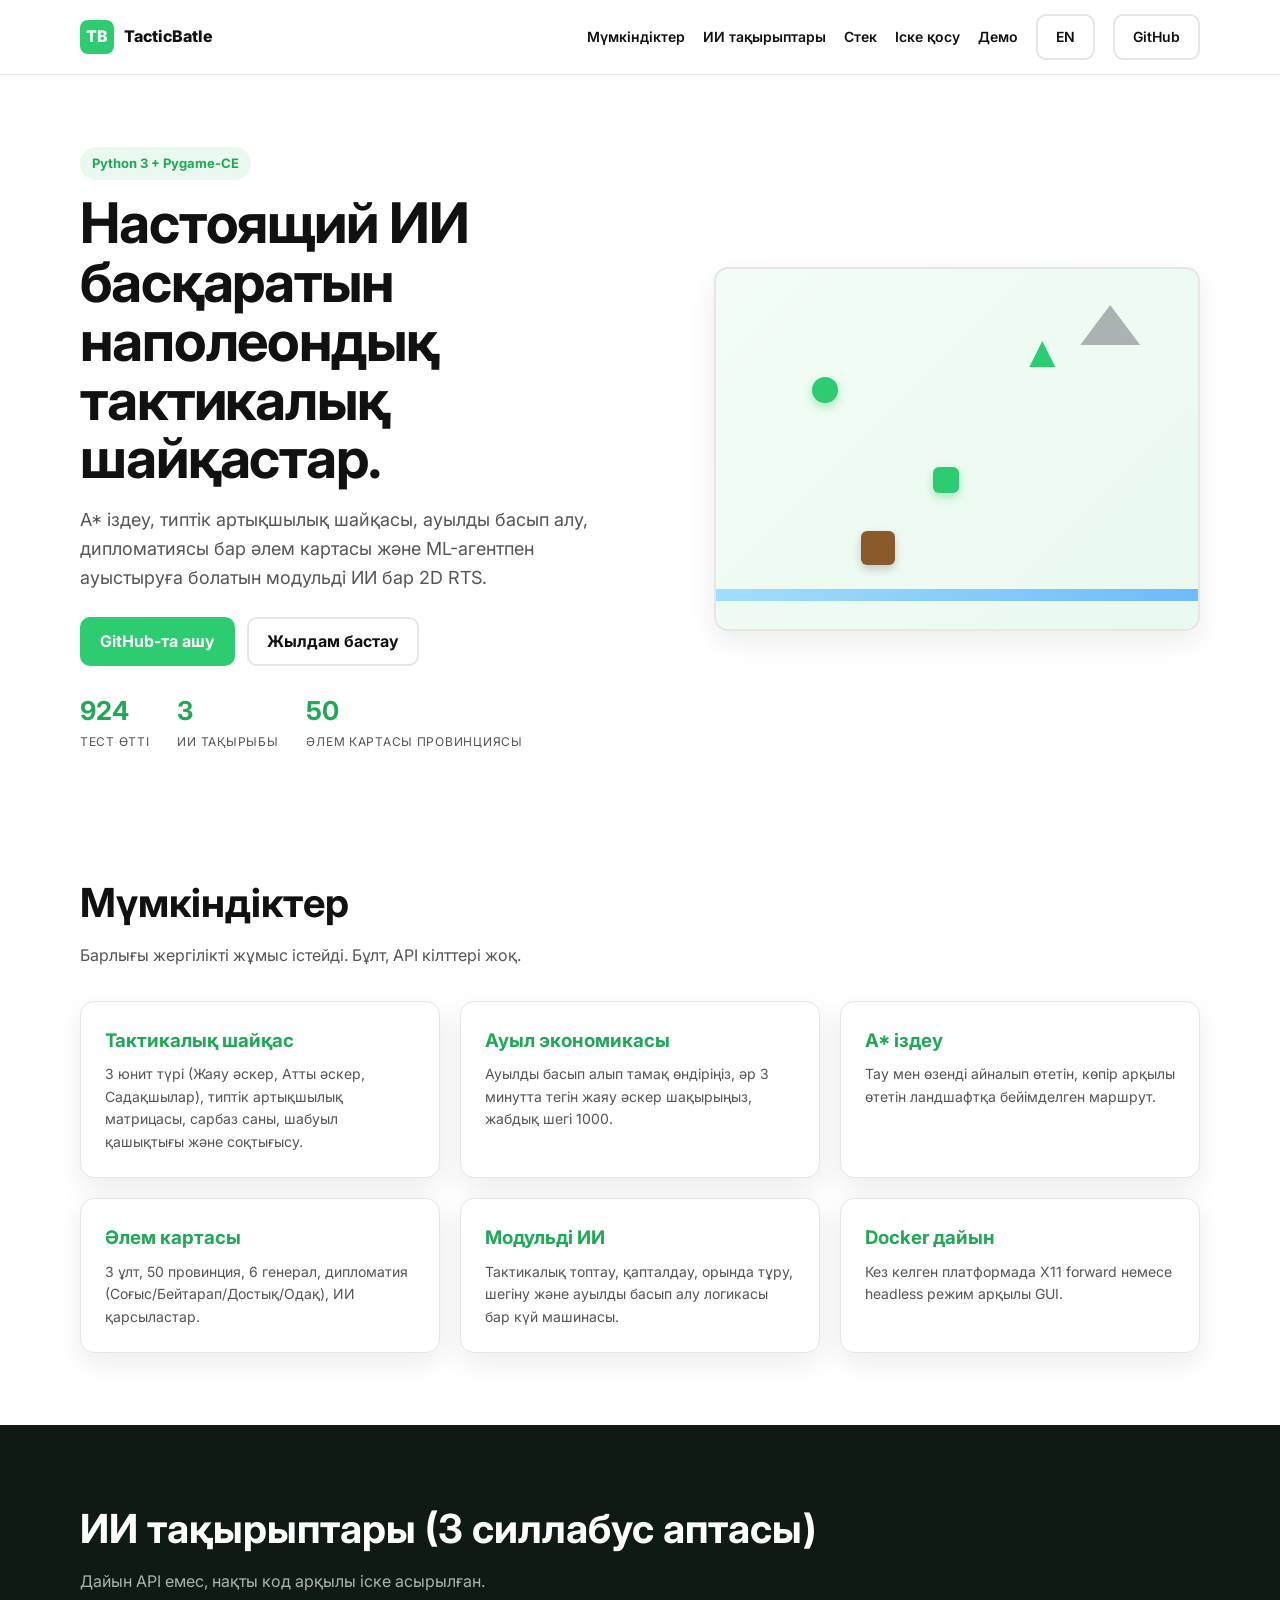
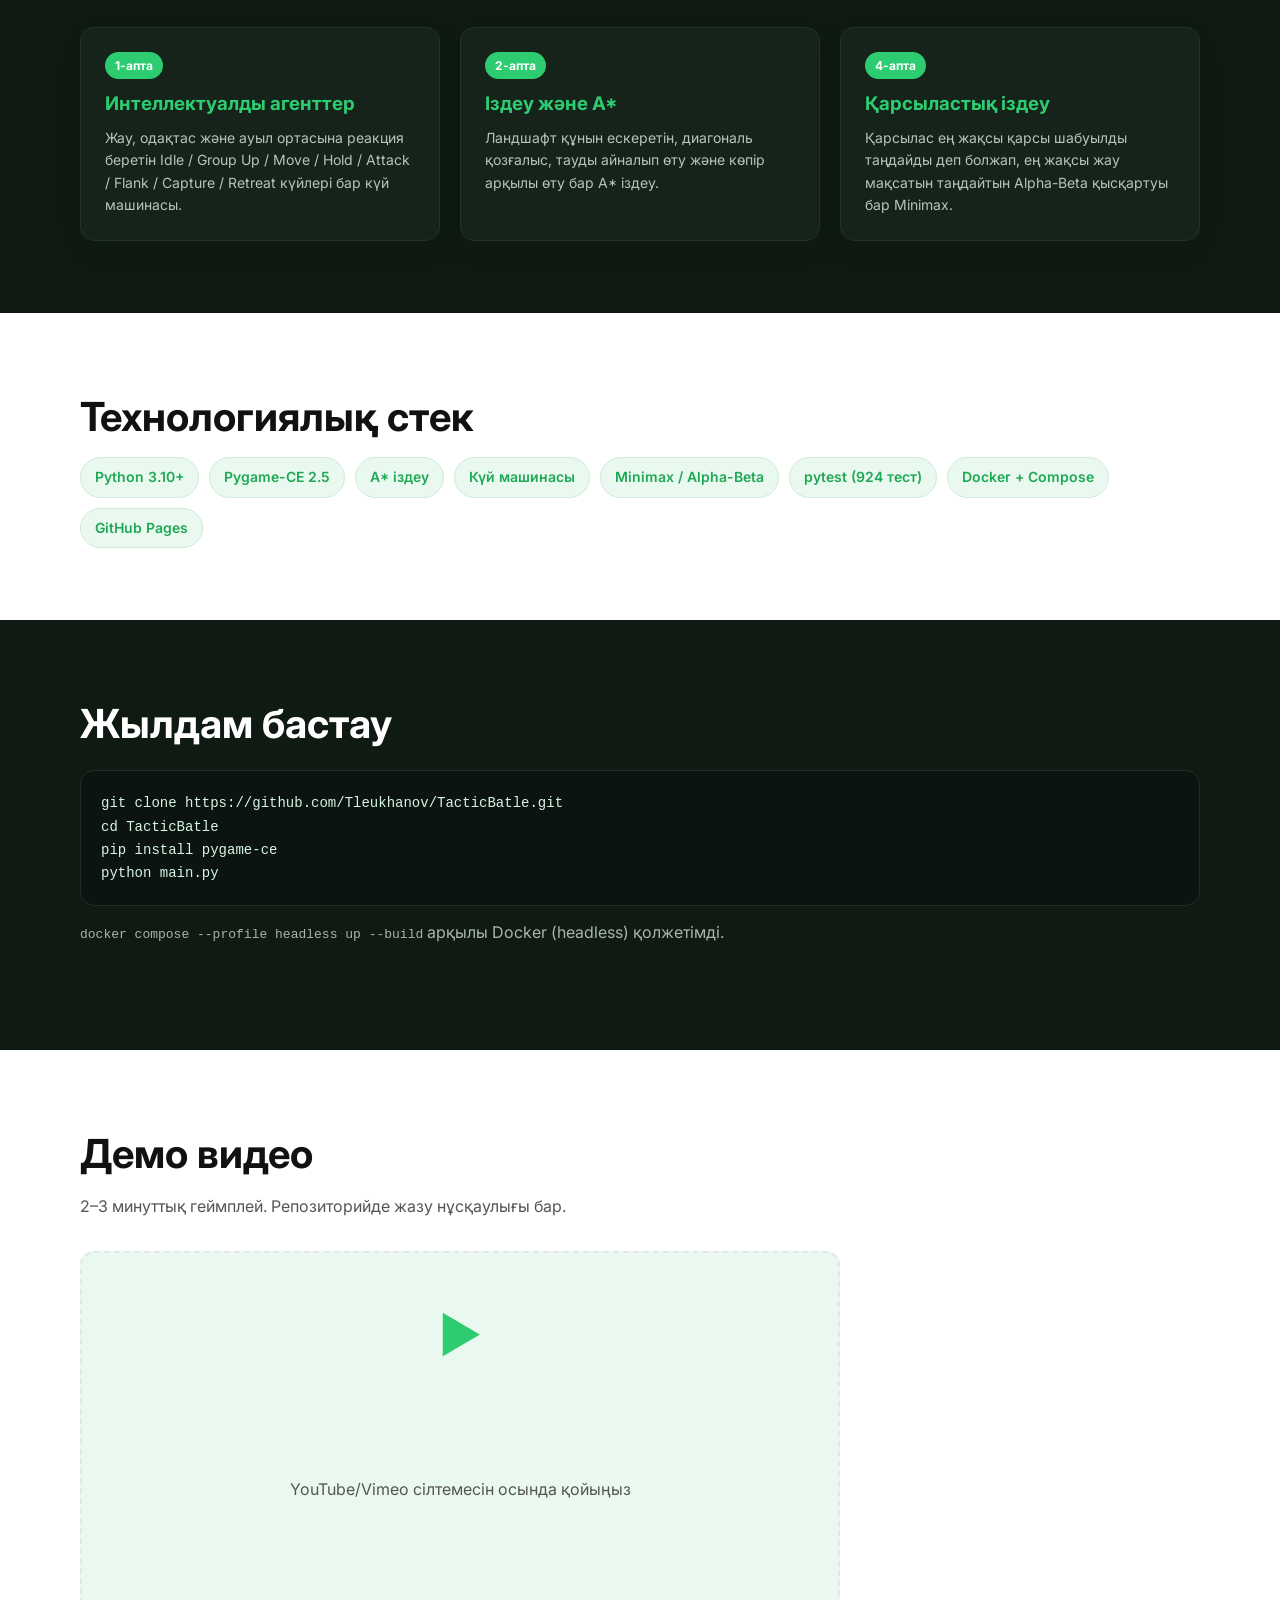
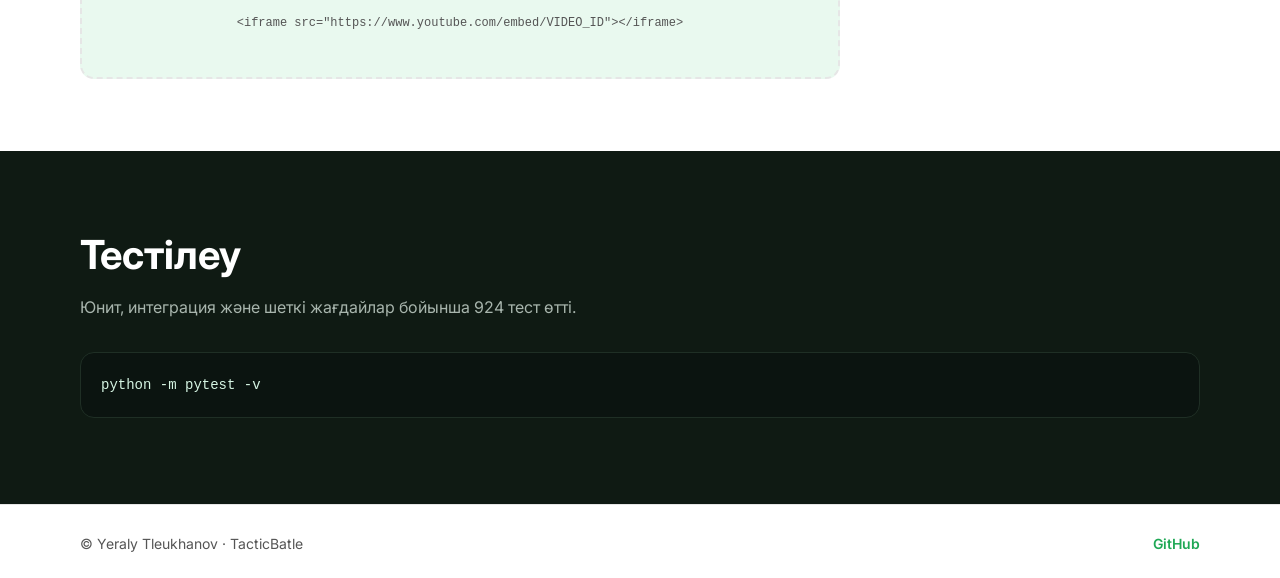
==== docs/index.kz.html @ e8ddf992 "feat(site): add Kazakh language version of landing page" ====
<!DOCTYPE html>
<html lang="kk">
<head>
  <meta charset="utf-8" />
  <meta name="viewport" content="width=device-width, initial-scale=1" />
  <title>TacticBatle — Наполеондық тактикалық шайқас симуляторы</title>
  <meta name="description" content="TacticBatle: A* іздеу, типтік артықшылық шайқасы, ауылды басып алу, дипломатиясы бар әлем картасы, модульді ИИ. Python 3 + Pygame." />
  <link rel="preconnect" href="https://fonts.googleapis.com">
  <link rel="preconnect" href="https://fonts.gstatic.com" crossorigin>
  <link href="https://fonts.googleapis.com/css2?family=Inter:wght@400;600;800&family=JetBrains+Mono:wght@400;600&display=swap" rel="stylesheet">
  <link rel="stylesheet" href="style.css" />
</head>
<body>
  <header class="topbar">
    <div class="container topbar__inner">
      <a class="brand" href="#top">
        <span class="brand__mark">TB</span>
        <span class="brand__name">TacticBatle</span>
      </a>
      <nav class="nav">
        <a href="#features">Мүмкіндіктер</a>
        <a href="#ai">ИИ тақырыптары</a>
        <a href="#stack">Стек</a>
        <a href="#run">Іске қосу</a>
        <a href="#demo">Демо</a>
        <a class="btn btn--ghost" href="index.html">EN</a>
        <a class="btn btn--ghost" href="https://github.com/Tleukhanov/TacticBatle" target="_blank" rel="noopener">GitHub</a>
      </nav>
    </div>
  </header>

  <main id="top">
    <section class="hero">
      <div class="container hero__inner">
        <div class="hero__text">
          <span class="eyebrow">Python 3 + Pygame-CE</span>
          <h1>Настоящий ИИ басқаратын<br/>наполеондық тактикалық шайқастар.</h1>
          <p class="lead">
            A* іздеу, типтік артықшылық шайқасы, ауылды басып алу, дипломатиясы бар
            әлем картасы және ML-агентпен ауыстыруға болатын модульді ИИ бар 2D RTS.
          </p>
          <div class="hero__cta">
            <a class="btn btn--primary" href="https://github.com/Tleukhanov/TacticBatle" target="_blank" rel="noopener">GitHub-та ашу</a>
            <a class="btn btn--secondary" href="#run">Жылдам бастау</a>
          </div>
          <div class="hero__stats">
            <div><strong>924</strong><span>тест өтті</span></div>
            <div><strong>3</strong><span>ИИ тақырыбы</span></div>
            <div><strong>50</strong><span>әлем картасы провинциясы</span></div>
          </div>
        </div>
        <div class="hero__visual" aria-hidden="true">
          <div class="battlefield">
            <div class="unit unit--infantry"></div>
            <div class="unit unit--cavalry"></div>
            <div class="unit unit--archer"></div>
            <div class="village"></div>
            <div class="mountain"></div>
            <div class="river"></div>
          </div>
        </div>
      </div>
    </section>

    <section id="features" class="section">
      <div class="container">
        <h2 class="section__title">Мүмкіндіктер</h2>
        <p class="section__sub">Барлығы жергілікті жұмыс істейді. Бұлт, API кілттері жоқ.</p>
        <div class="grid grid--3">
          <article class="card">
            <h3>Тактикалық шайқас</h3>
            <p>3 юнит түрі (Жаяу әскер, Атты әскер, Садақшылар), типтік артықшылық матрицасы, сарбаз саны, шабуыл қашықтығы және соқтығысу.</p>
          </article>
          <article class="card">
            <h3>Ауыл экономикасы</h3>
            <p>Ауылды басып алып тамақ өндіріңіз, әр 3 минутта тегін жаяу әскер шақырыңыз, жабдық шегі 1000.</p>
          </article>
          <article class="card">
            <h3>A* іздеу</h3>
            <p>Тау мен өзенді айналып өтетін, көпір арқылы өтетін ландшафтқа бейімделген маршрут.</p>
          </article>
          <article class="card">
            <h3>Әлем картасы</h3>
            <p>3 ұлт, 50 провинция, 6 генерал, дипломатия (Соғыс/Бейтарап/Достық/Одақ), ИИ қарсыластар.</p>
          </article>
          <article class="card">
            <h3>Модульді ИИ</h3>
            <p>Тактикалық топтау, қапталдау, орында тұру, шегіну және ауылды басып алу логикасы бар күй машинасы.</p>
          </article>
          <article class="card">
            <h3>Docker дайын</h3>
            <p>Кез келген платформада X11 forward немесе headless режим арқылы GUI.</p>
          </article>
        </div>
      </div>
    </section>

    <section id="ai" class="section section--dark">
      <div class="container">
        <h2 class="section__title">ИИ тақырыптары (3 силлабус аптасы)</h2>
        <p class="section__sub">Дайын API емес, нақты код арқылы іске асырылған.</p>
        <div class="grid grid--3">
          <article class="card card--dark">
            <span class="badge">1-апта</span>
            <h3>Интеллектуалды агенттер</h3>
            <p>Жау, одақтас және ауыл ортасына реакция беретін Idle / Group Up / Move / Hold / Attack / Flank / Capture / Retreat күйлері бар күй машинасы.</p>
          </article>
          <article class="card card--dark">
            <span class="badge">2-апта</span>
            <h3>Іздеу және A*</h3>
            <p>Ландшафт құнын ескеретін, диагональ қозғалыс, тауды айналып өту және көпір арқылы өту бар A* іздеу.</p>
          </article>
          <article class="card card--dark">
            <span class="badge">4-апта</span>
            <h3>Қарсыластық іздеу</h3>
            <p>Қарсылас ең жақсы қарсы шабуылды таңдайды деп болжап, ең жақсы жау мақсатын таңдайтын Alpha-Beta қысқартуы бар Minimax.</p>
          </article>
        </div>
      </div>
    </section>

    <section id="stack" class="section">
      <div class="container">
        <h2 class="section__title">Технологиялық стек</h2>
        <div class="stack">
          <span>Python 3.10+</span>
          <span>Pygame-CE 2.5</span>
          <span>A* іздеу</span>
          <span>Күй машинасы</span>
          <span>Minimax / Alpha-Beta</span>
          <span>pytest (924 тест)</span>
          <span>Docker + Compose</span>
          <span>GitHub Pages</span>
        </div>
      </div>
    </section>

    <section id="run" class="section section--dark">
      <div class="container">
        <h2 class="section__title">Жылдам бастау</h2>
        <pre class="code"><code>git clone https://github.com/Tleukhanov/TacticBatle.git
cd TacticBatle
pip install pygame-ce
python main.py</code></pre>
        <p class="section__sub"><code>docker compose --profile headless up --build</code> арқылы Docker (headless) қолжетімді.</p>
      </div>
    </section>

    <section id="demo" class="section">
      <div class="container">
        <h2 class="section__title">Демо видео</h2>
        <p class="section__sub">2–3 минуттық геймплей. Репозиторийде жазу нұсқаулығы бар.</p>
        <div class="video">
          <div class="video__placeholder">
            <span>▶</span>
            <p>YouTube/Vimeo сілтемесін осында қойыңыз</p>
            <code>&lt;iframe src="https://www.youtube.com/embed/VIDEO_ID"&gt;&lt;/iframe&gt;</code>
          </div>
        </div>
      </div>
    </section>

    <section class="section section--dark">
      <div class="container">
        <h2 class="section__title">Тестілеу</h2>
        <p class="section__sub">Юнит, интеграция және шеткі жағдайлар бойынша 924 тест өтті.</p>
        <pre class="code"><code>python -m pytest -v</code></pre>
      </div>
    </section>
  </main>

  <footer class="footer">
    <div class="container footer__inner">
      <span>© Yeraly Tleukhanov · TacticBatle</span>
      <a href="https://github.com/Tleukhanov/TacticBatle" target="_blank" rel="noopener">GitHub</a>
    </div>
  </footer>

  <script src="script.js"></script>
</body>
</html>
---- docs/style.css ----
:root {
  --green: #2ECC71;
  --green-dark: #1fa855;
  --green-soft: #e9f9ef;
  --white: #ffffff;
  --black: #111111;
  --gray: #555555;
  --bg: #ffffff;
  --bg-dark: #0f1a13;
  --card: #ffffff;
  --border: #e6e6e6;
  --radius: 14px;
  --shadow: 0 10px 30px rgba(0,0,0,0.08);
}

* { box-sizing: border-box; }
html { scroll-behavior: smooth; }
body {
  margin: 0;
  font-family: 'Inter', system-ui, -apple-system, Segoe UI, Roboto, sans-serif;
  color: var(--black);
  background: var(--bg);
  line-height: 1.6;
}

.container { width: min(1120px, 92%); margin: 0 auto; }

.topbar {
  position: sticky; top: 0; z-index: 50;
  background: rgba(255,255,255,0.85);
  backdrop-filter: blur(10px);
  border-bottom: 1px solid var(--border);
}
.topbar__inner { display: flex; align-items: center; justify-content: space-between; padding: 14px 0; }
.brand { display: flex; align-items: center; gap: 10px; text-decoration: none; color: var(--black); font-weight: 800; }
.brand__mark {
  width: 34px; height: 34px; border-radius: 8px;
  background: var(--green); color: var(--white);
  display: grid; place-items: center; font-weight: 800;
}
.nav { display: flex; align-items: center; gap: 18px; }
.nav a { color: var(--black); text-decoration: none; font-weight: 600; font-size: 14px; }
.nav a:hover { color: var(--green-dark); }

.btn {
  display: inline-block; padding: 10px 18px; border-radius: 10px;
  font-weight: 700; text-decoration: none; border: 2px solid transparent;
  transition: transform .15s ease, background .15s ease, color .15s ease;
}
.btn:hover { transform: translateY(-1px); }
.btn--primary { background: var(--green); color: var(--white); border-color: var(--green); }
.btn--primary:hover { background: var(--green-dark); border-color: var(--green-dark); }
.btn--secondary { background: var(--white); color: var(--black); border-color: var(--border); }
.btn--ghost { background: transparent; color: var(--black); border-color: var(--border); }

.hero { padding: 72px 0 48px; }
.hero__inner { display: grid; grid-template-columns: 1.1fr 0.9fr; gap: 40px; align-items: center; }
.eyebrow {
  display: inline-block; padding: 6px 12px; border-radius: 999px;
  background: var(--green-soft); color: var(--green-dark); font-weight: 700; font-size: 13px;
}
h1 { font-size: clamp(34px, 5vw, 56px); line-height: 1.05; margin: 14px 0; letter-spacing: -0.02em; }
.lead { font-size: 18px; color: var(--gray); max-width: 560px; }
.hero__cta { display: flex; gap: 12px; margin: 24px 0; flex-wrap: wrap; }
.hero__stats { display: flex; gap: 28px; margin-top: 12px; }
.hero__stats div { display: flex; flex-direction: column; }
.hero__stats strong { font-size: 26px; color: var(--green-dark); }
.hero__stats span { font-size: 12px; color: var(--gray); text-transform: uppercase; letter-spacing: .06em; }

.battlefield {
  position: relative; width: 100%; aspect-ratio: 4/3;
  background: linear-gradient(135deg, #f3fdf6, #e9f9ef);
  border: 2px solid var(--border); border-radius: var(--radius);
  overflow: hidden; box-shadow: var(--shadow);
}
.unit {
  position: absolute; width: 26px; height: 26px; border-radius: 6px;
  background: var(--green); box-shadow: 0 4px 10px rgba(46,204,113,.4);
  animation: float 3s ease-in-out infinite;
}
.unit--infantry { top: 30%; left: 20%; border-radius: 50%; }
.unit--cavalry { top: 55%; left: 45%; }
.unit--archer { top: 20%; left: 65%; clip-path: polygon(50% 0%, 0% 100%, 100% 100%); border-radius: 0; }
.village {
  position: absolute; bottom: 18%; left: 30%; width: 34px; height: 34px;
  background: #8b5a2b; border-radius: 6px; box-shadow: 0 4px 10px rgba(0,0,0,.2);
}
.mountain {
  position: absolute; top: 10%; right: 12%; width: 60px; height: 40px;
  background: #9aa0a6; clip-path: polygon(50% 0%, 0% 100%, 100% 100%); opacity: .8;
}
.river {
  position: absolute; bottom: 8%; left: 0; right: 0; height: 12px;
  background: linear-gradient(90deg, #7fd3ff, #3aa0ff); opacity: .7;
  animation: flow 4s linear infinite;
}
@keyframes float { 0%,100% { transform: translateY(0); } 50% { transform: translateY(-6px); } }
@keyframes flow { 0% { background-position: 0 0; } 100% { background-position: 200px 0; } }

.section { padding: 72px 0; }
.section--dark { background: var(--bg-dark); color: var(--white); }
.section__title { font-size: clamp(26px, 3.5vw, 40px); margin: 0 0 8px; }
.section__sub { color: var(--gray); margin: 0 0 32px; }
.section--dark .section__sub { color: #a8b5ad; }

.grid { display: grid; gap: 20px; }
.grid--3 { grid-template-columns: repeat(3, 1fr); }
@media (max-width: 820px) { .grid--3 { grid-template-columns: 1fr; } .hero__inner { grid-template-columns: 1fr; } .nav { gap: 10px; } }

.card {
  background: var(--card); border: 1px solid var(--border);
  border-radius: var(--radius); padding: 24px; box-shadow: var(--shadow);
  transition: transform .2s ease, box-shadow .2s ease;
}
.card:hover { transform: translateY(-4px); box-shadow: 0 16px 40px rgba(0,0,0,.12); }
.card h3 { margin: 0 0 8px; color: var(--green-dark); }
.card p { margin: 0; color: var(--gray); font-size: 14px; }
.card--dark { background: #16231b; border-color: #223328; }
.card--dark h3 { color: var(--green); }
.card--dark p { color: #b6c4bc; }
.badge {
  display: inline-block; padding: 4px 10px; border-radius: 999px;
  background: var(--green); color: var(--white); font-size: 12px; font-weight: 700; margin-bottom: 10px;
}

.stack { display: flex; flex-wrap: wrap; gap: 10px; }
.stack span {
  padding: 8px 14px; border-radius: 999px; background: var(--green-soft);
  color: var(--green-dark); font-weight: 600; font-size: 14px; border: 1px solid #cfead9;
}

.code {
  background: #0b1410; color: #d6f5e3; border-radius: var(--radius);
  padding: 20px; overflow-x: auto; font-family: 'JetBrains Mono', monospace; font-size: 14px;
  border: 1px solid #1f2f25;
}

.video { max-width: 760px; }
.video__placeholder {
  aspect-ratio: 16/9; border: 2px dashed var(--border); border-radius: var(--radius);
  display: grid; place-items: center; text-align: center; color: var(--gray); background: var(--green-soft);
}
.video__placeholder span { font-size: 48px; color: var(--green); }
.video__placeholder code { display: block; margin-top: 8px; font-size: 12px; }

.footer { padding: 28px 0; border-top: 1px solid var(--border); }
.footer__inner { display: flex; justify-content: space-between; align-items: center; color: var(--gray); font-size: 14px; }
.footer a { color: var(--green-dark); text-decoration: none; font-weight: 600; }
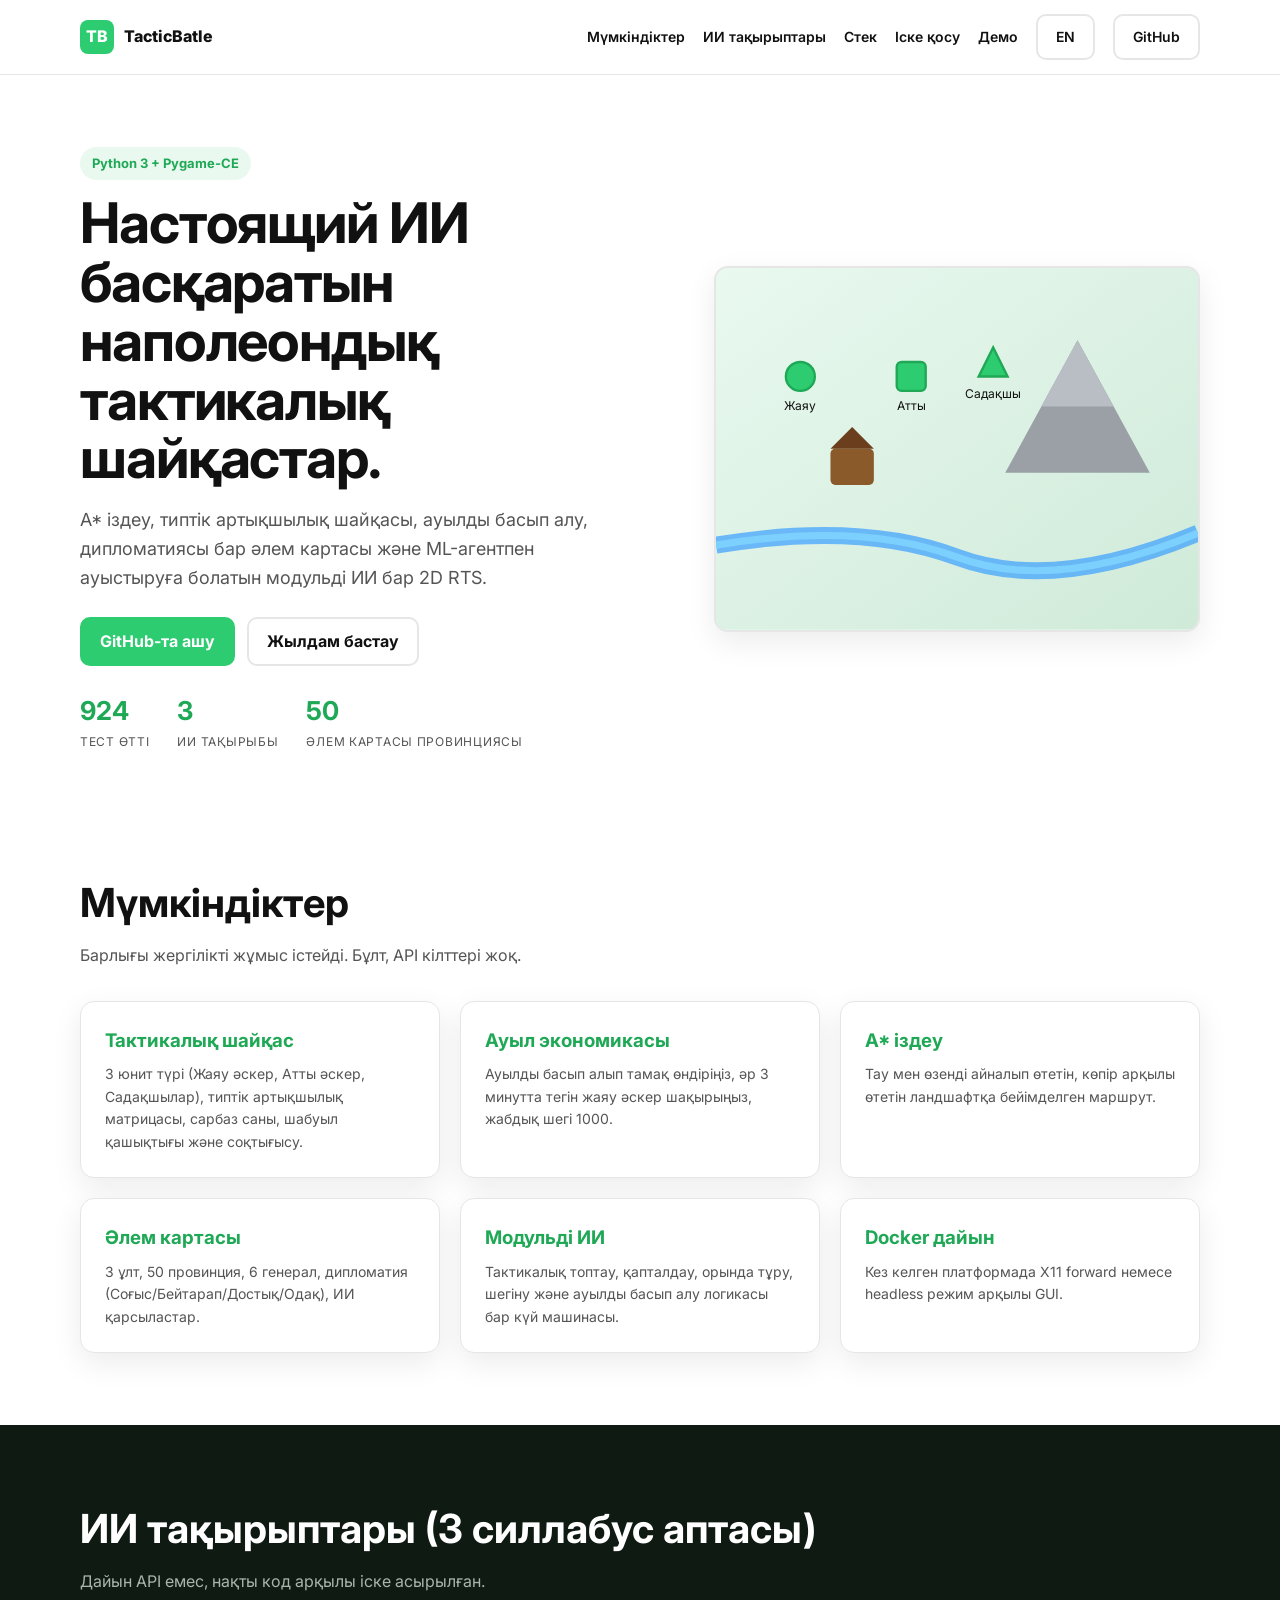
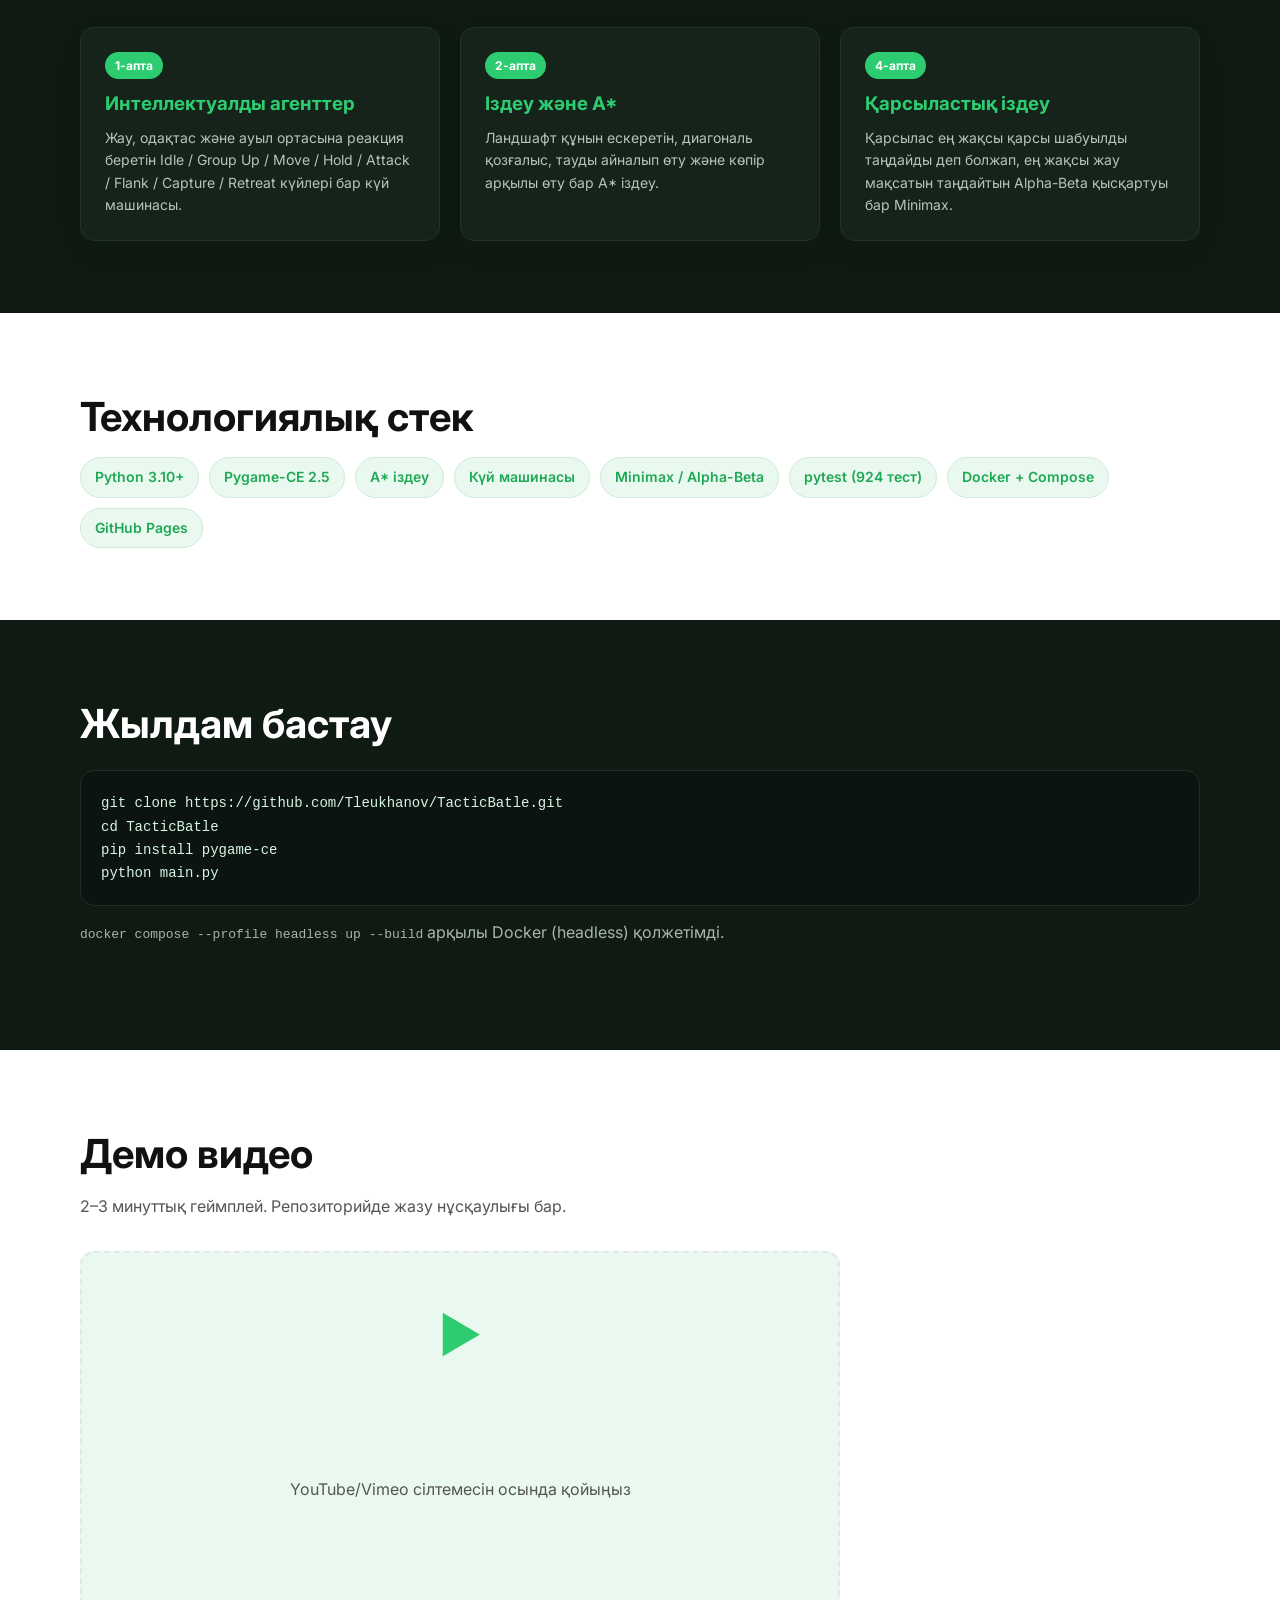
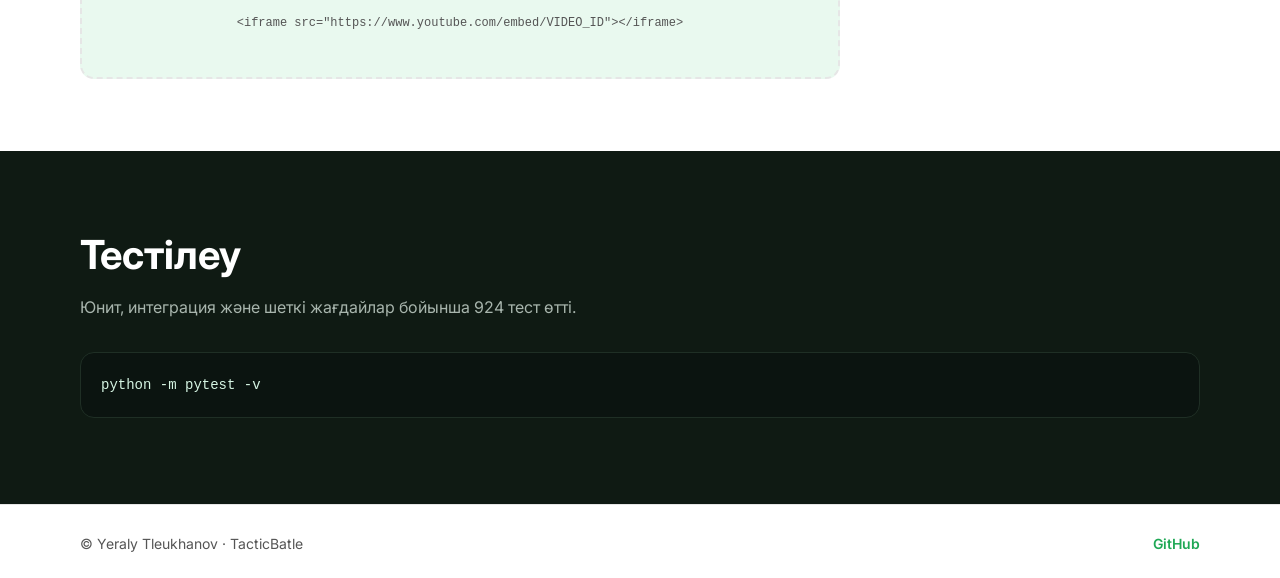
==== commit e1f79d9b: "fix(site): replace placeholder battlefield with clear SVG map preview" ====
--- a/docs/index.kz.html
+++ b/docs/index.kz.html
@@ -50,14 +50,27 @@
           </div>
         </div>
         <div class="hero__visual" aria-hidden="true">
-          <div class="battlefield">
-            <div class="unit unit--infantry"></div>
-            <div class="unit unit--cavalry"></div>
-            <div class="unit unit--archer"></div>
-            <div class="village"></div>
-            <div class="mountain"></div>
-            <div class="river"></div>
-          </div>
+          <svg class="map" viewBox="0 0 400 300" xmlns="http://www.w3.org/2000/svg" role="img" aria-label="TacticBatle картасы">
+            <defs>
+              <linearGradient id="grass2" x1="0" y1="0" x2="1" y2="1">
+                <stop offset="0%" stop-color="#e9f9ef"/>
+                <stop offset="100%" stop-color="#cfead9"/>
+              </linearGradient>
+            </defs>
+            <rect width="400" height="300" fill="url(#grass2)"/>
+            <path d="M0 230 Q120 210 200 240 T400 220" stroke="#3aa0ff" stroke-width="14" fill="none" opacity="0.7"/>
+            <path d="M0 230 Q120 210 200 240 T400 220" stroke="#7fd3ff" stroke-width="6" fill="none" opacity="0.9"/>
+            <polygon points="300,60 360,170 240,170" fill="#9aa0a6"/>
+            <polygon points="300,60 330,115 270,115" fill="#b8bec4"/>
+            <rect x="95" y="150" width="36" height="30" rx="4" fill="#8b5a2b"/>
+            <polygon points="95,150 113,132 131,150" fill="#6b3f1d"/>
+            <circle cx="70" cy="90" r="12" fill="#2ECC71" stroke="#1fa855" stroke-width="2"/>
+            <rect x="150" y="78" width="24" height="24" rx="4" fill="#2ECC71" stroke="#1fa855" stroke-width="2"/>
+            <polygon points="230,66 218,90 242,90" fill="#2ECC71" stroke="#1fa855" stroke-width="2"/>
+            <text x="70" y="118" font-size="10" text-anchor="middle" fill="#111">Жаяу</text>
+            <text x="162" y="118" font-size="10" text-anchor="middle" fill="#111">Атты</text>
+            <text x="230" y="108" font-size="10" text-anchor="middle" fill="#111">Садақшы</text>
+          </svg>
         </div>
       </div>
     </section>
--- a/docs/style.css
+++ b/docs/style.css
@@ -67,11 +67,10 @@
 .hero__stats strong { font-size: 26px; color: var(--green-dark); }
 .hero__stats span { font-size: 12px; color: var(--gray); text-transform: uppercase; letter-spacing: .06em; }
 
-.battlefield {
-  position: relative; width: 100%; aspect-ratio: 4/3;
-  background: linear-gradient(135deg, #f3fdf6, #e9f9ef);
+.map {
+  width: 100%; height: auto; display: block;
   border: 2px solid var(--border); border-radius: var(--radius);
-  overflow: hidden; box-shadow: var(--shadow);
+  box-shadow: var(--shadow); background: #e9f9ef;
 }
 .unit {
   position: absolute; width: 26px; height: 26px; border-radius: 6px;
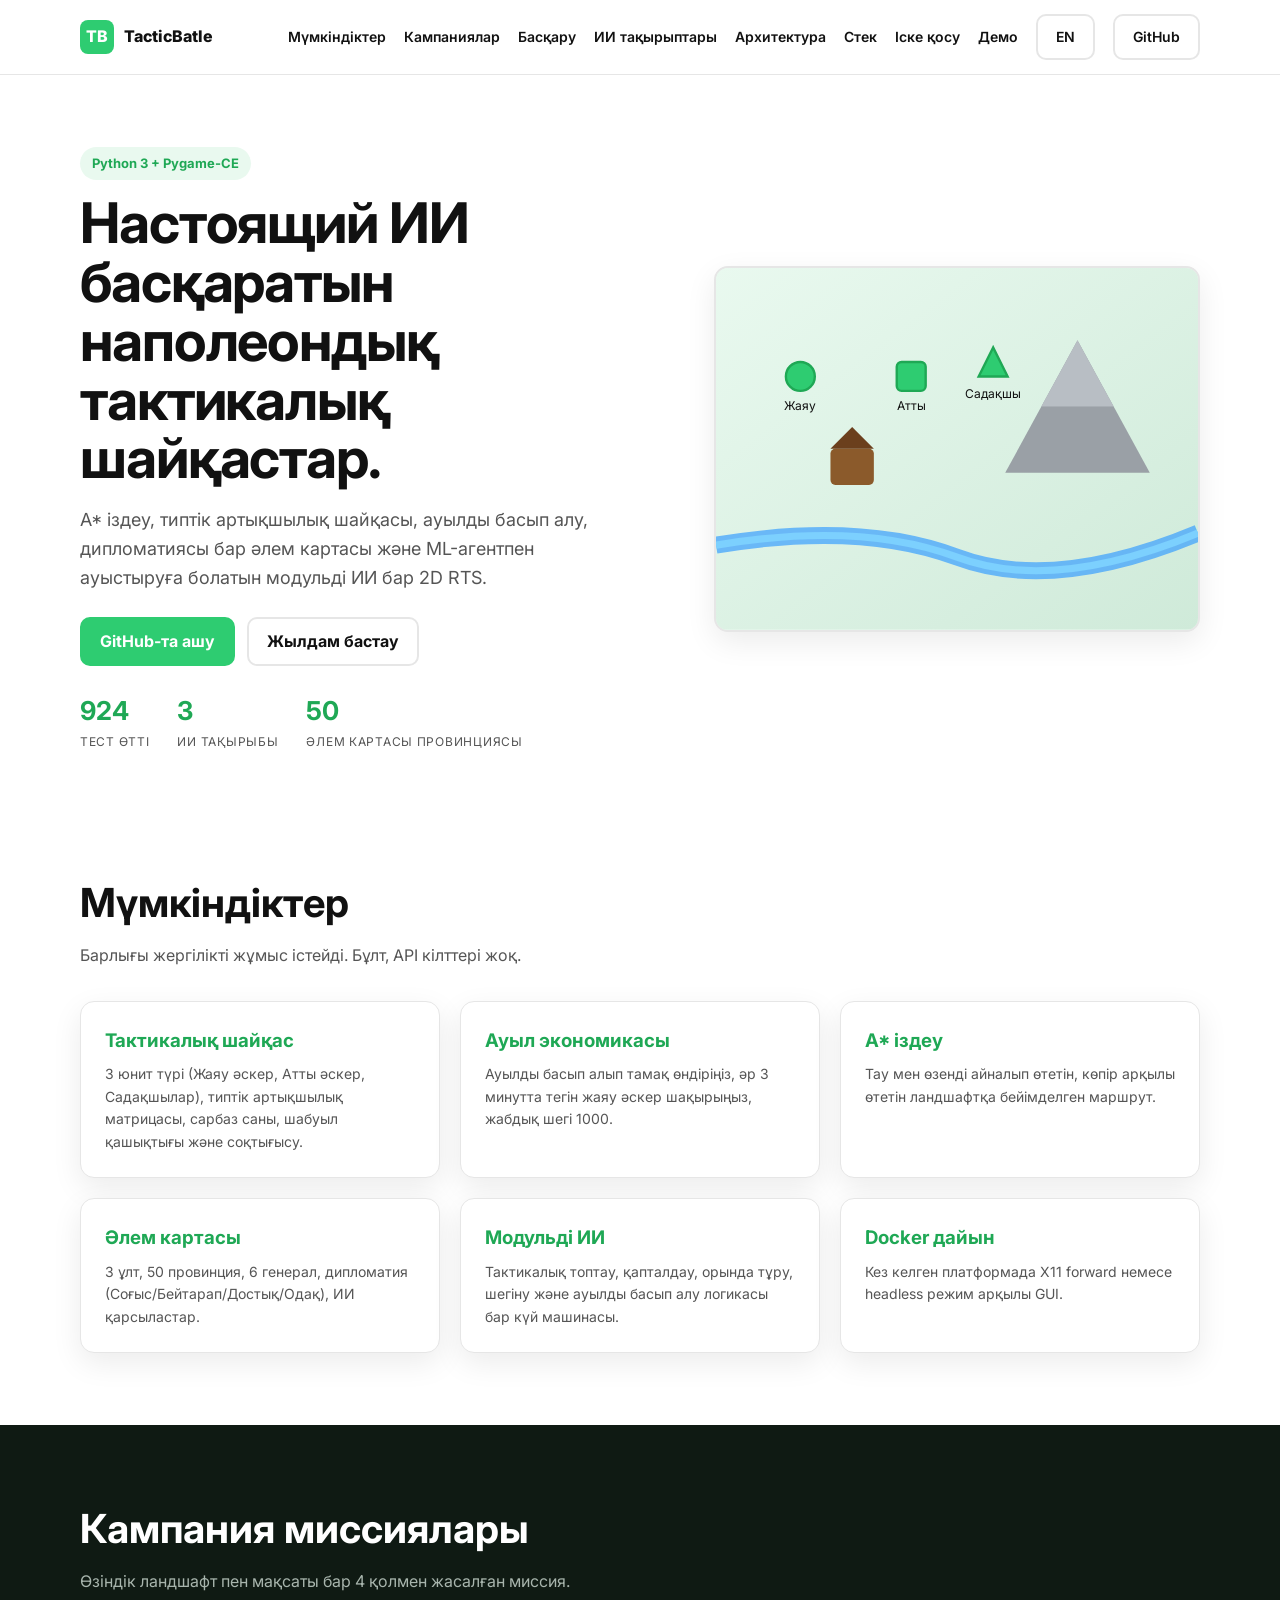
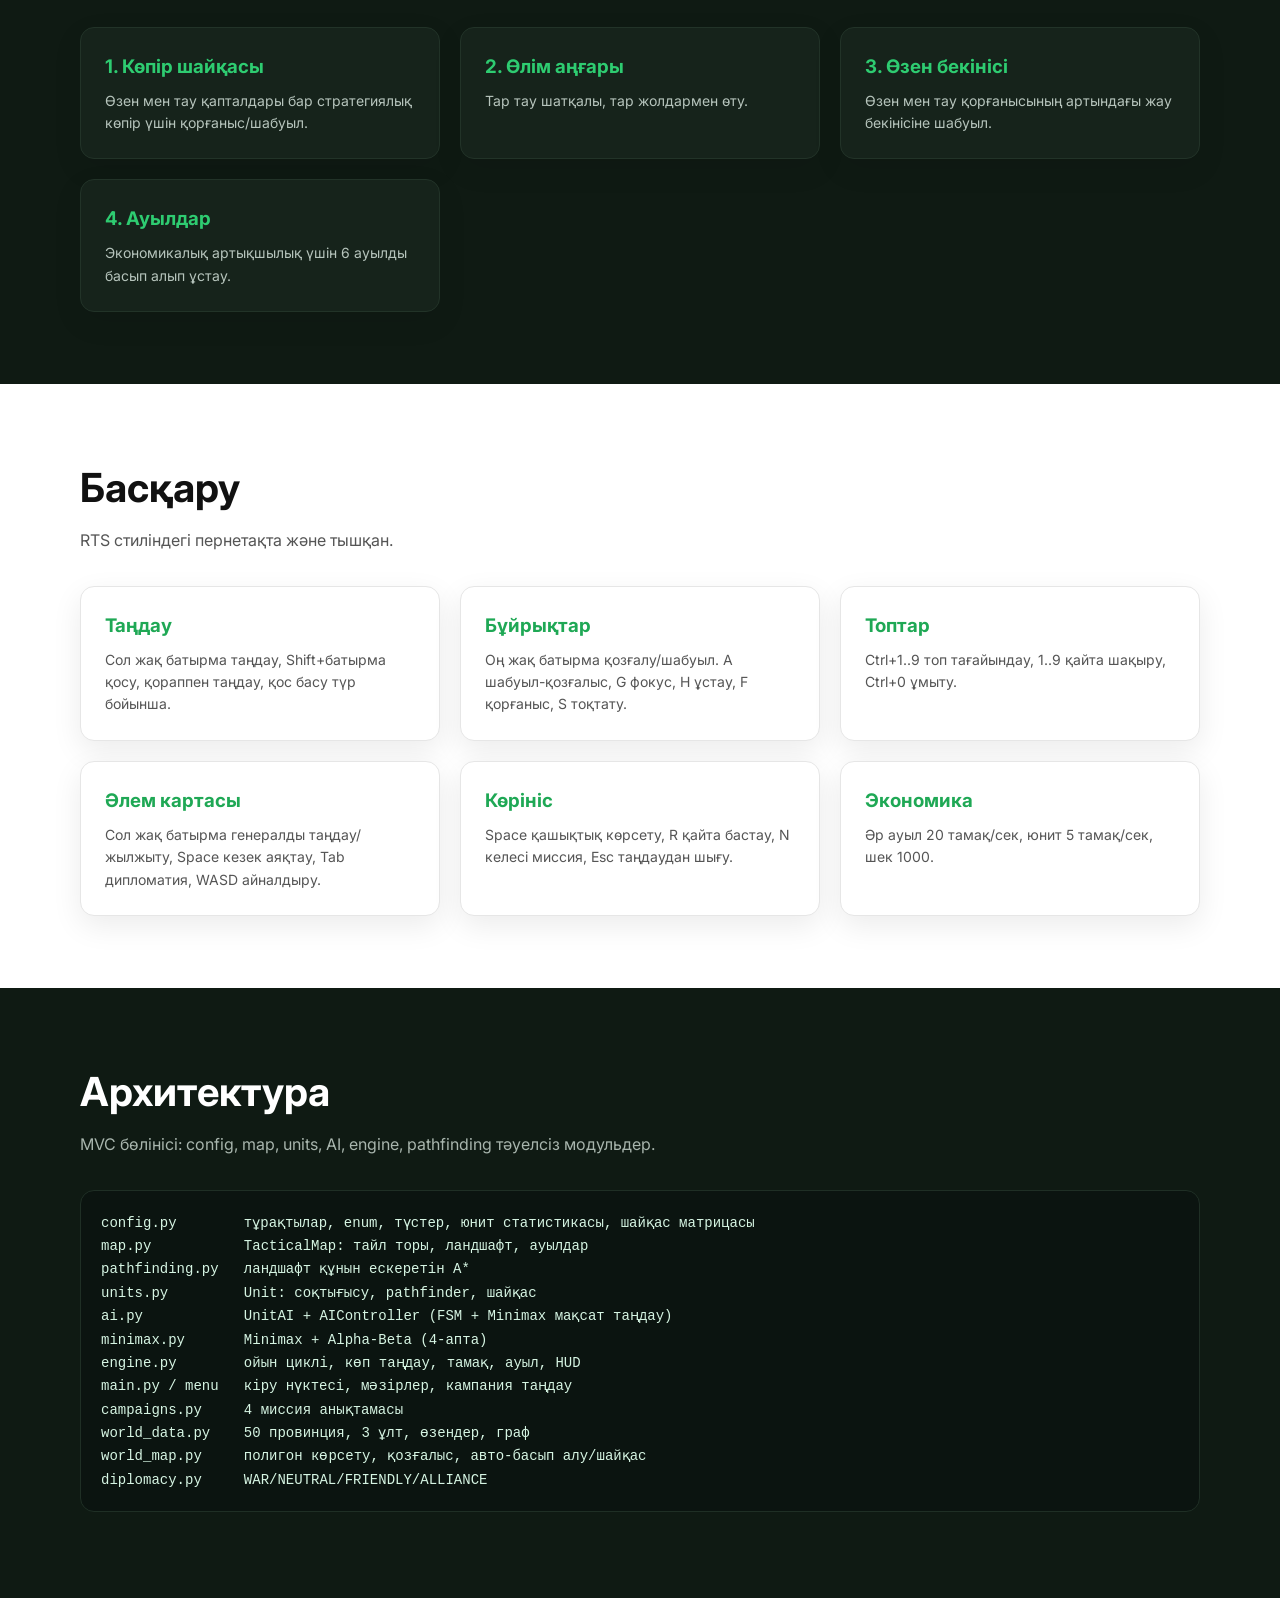
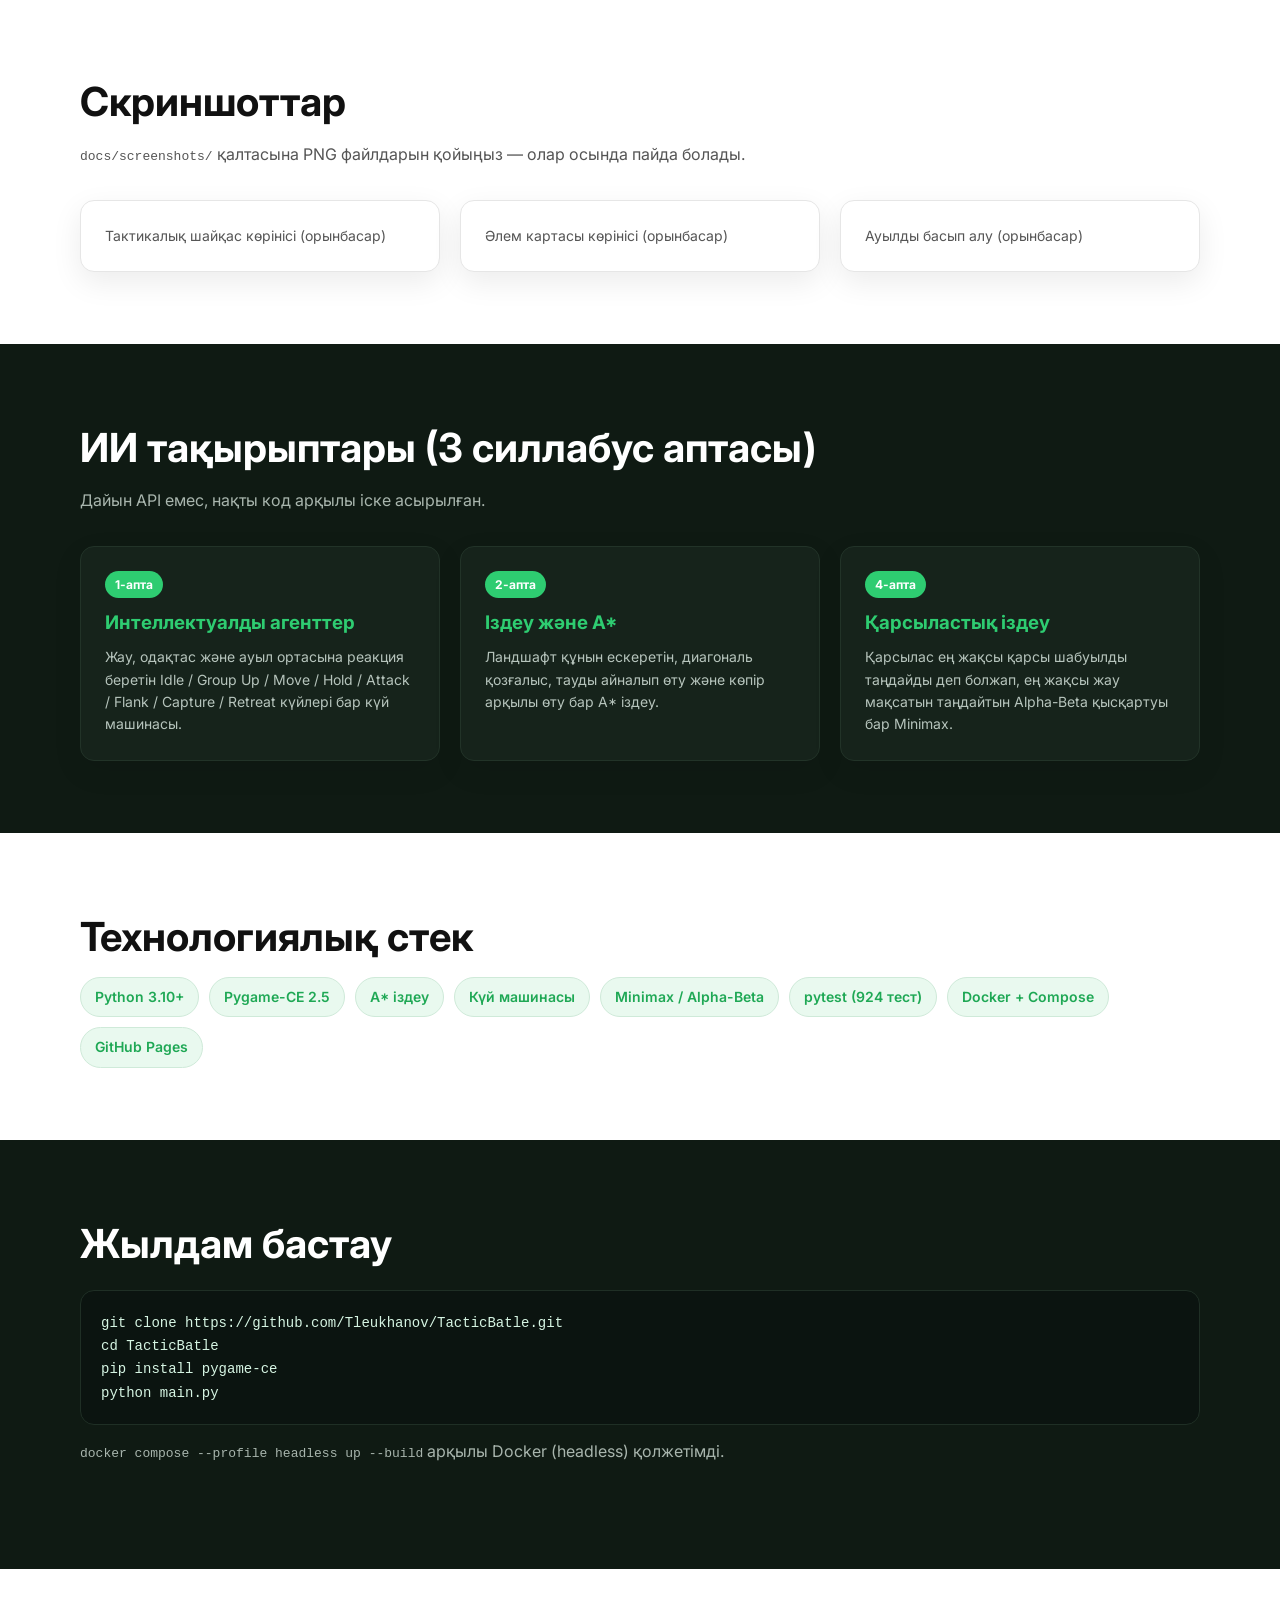
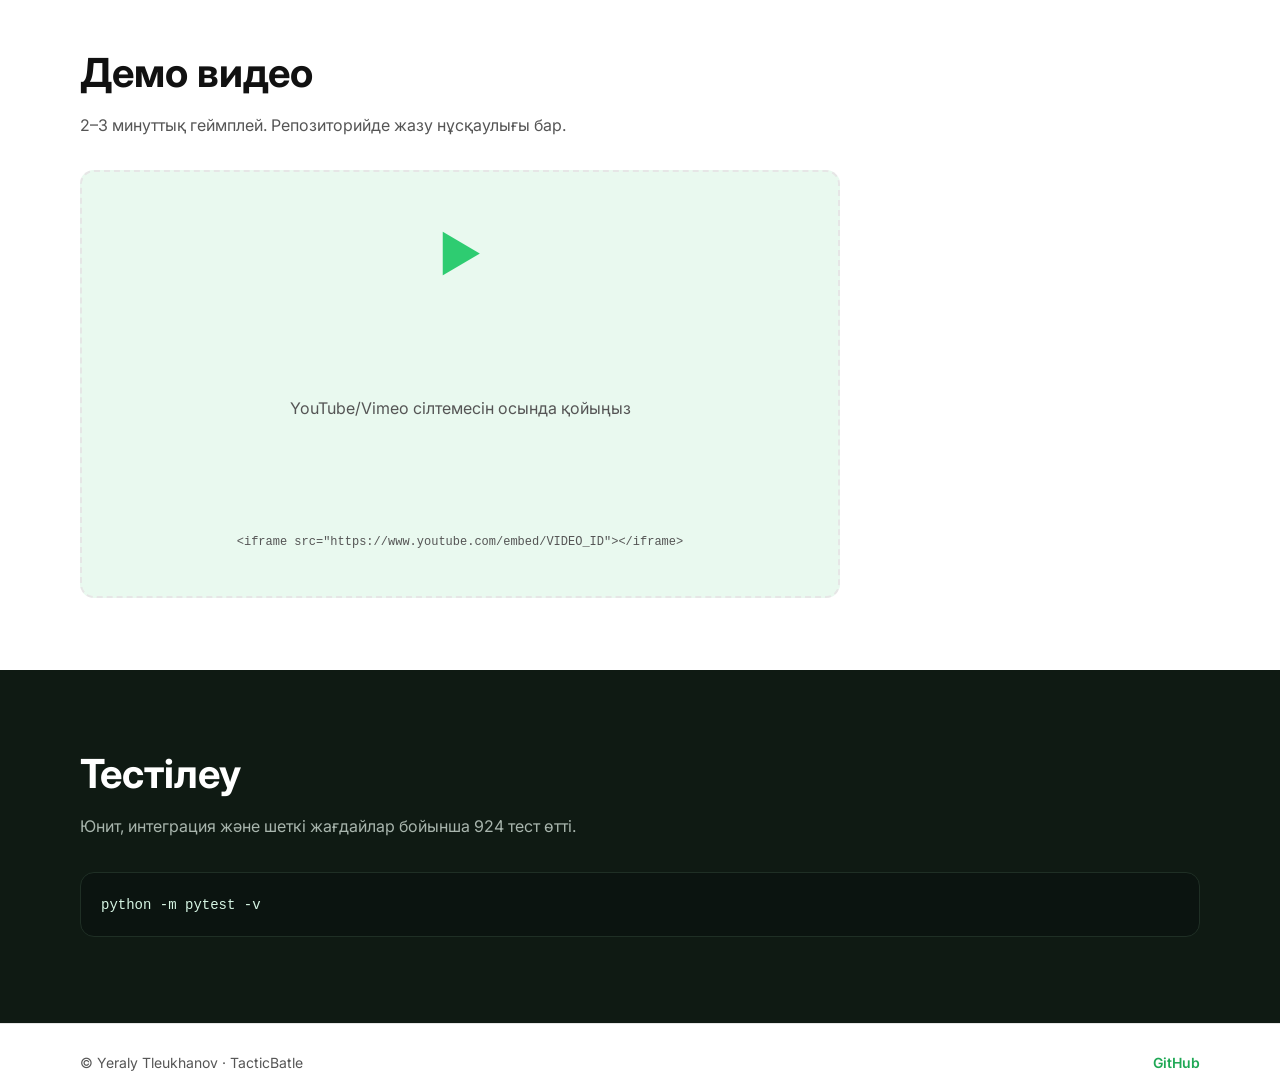
==== commit 3e6c6d65: "feat(site): add detailed sections (campaigns, controls, architecture, screenshots)" ====
--- a/docs/index.kz.html
+++ b/docs/index.kz.html
@@ -19,7 +19,10 @@
       </a>
       <nav class="nav">
         <a href="#features">Мүмкіндіктер</a>
+        <a href="#campaigns">Кампаниялар</a>
+        <a href="#controls">Басқару</a>
         <a href="#ai">ИИ тақырыптары</a>
+        <a href="#architecture">Архитектура</a>
         <a href="#stack">Стек</a>
         <a href="#run">Іске қосу</a>
         <a href="#demo">Демо</a>
@@ -108,6 +111,66 @@
       </div>
     </section>
 
+
+    <section id="campaigns" class="section section--dark">
+      <div class="container">
+        <h2 class="section__title">Кампания миссиялары</h2>
+        <p class="section__sub">Өзіндік ландшафт пен мақсаты бар 4 қолмен жасалған миссия.</p>
+        <div class="grid grid--3">
+          <article class="card card--dark"><h3>1. Көпір шайқасы</h3><p>Өзен мен тау қапталдары бар стратегиялық көпір үшін қорғаныс/шабуыл.</p></article>
+          <article class="card card--dark"><h3>2. Өлім аңғары</h3><p>Тар тау шатқалы, тар жолдармен өту.</p></article>
+          <article class="card card--dark"><h3>3. Өзен бекінісі</h3><p>Өзен мен тау қорғанысының артындағы жау бекінісіне шабуыл.</p></article>
+          <article class="card card--dark"><h3>4. Ауылдар</h3><p>Экономикалық артықшылық үшін 6 ауылды басып алып ұстау.</p></article>
+        </div>
+      </div>
+    </section>
+
+    <section id="controls" class="section">
+      <div class="container">
+        <h2 class="section__title">Басқару</h2>
+        <p class="section__sub">RTS стиліндегі пернетақта және тышқан.</p>
+        <div class="grid grid--3">
+          <article class="card"><h3>Таңдау</h3><p>Сол жақ батырма таңдау, Shift+батырма қосу, қораппен таңдау, қос басу түр бойынша.</p></article>
+          <article class="card"><h3>Бұйрықтар</h3><p>Оң жақ батырма қозғалу/шабуыл. A шабуыл-қозғалыс, G фокус, H ұстау, F қорғаныс, S тоқтату.</p></article>
+          <article class="card"><h3>Топтар</h3><p>Ctrl+1..9 топ тағайындау, 1..9 қайта шақыру, Ctrl+0 ұмыту.</p></article>
+          <article class="card"><h3>Әлем картасы</h3><p>Сол жақ батырма генералды таңдау/жылжыту, Space кезек аяқтау, Tab дипломатия, WASD айналдыру.</p></article>
+          <article class="card"><h3>Көрініс</h3><p>Space қашықтық көрсету, R қайта бастау, N келесі миссия, Esc таңдаудан шығу.</p></article>
+          <article class="card"><h3>Экономика</h3><p>Әр ауыл 20 тамақ/сек, юнит 5 тамақ/сек, шек 1000.</p></article>
+        </div>
+      </div>
+    </section>
+
+    <section id="architecture" class="section section--dark">
+      <div class="container">
+        <h2 class="section__title">Архитектура</h2>
+        <p class="section__sub">MVC бөлінісі: config, map, units, AI, engine, pathfinding тәуелсіз модульдер.</p>
+        <pre class="code"><code>config.py        тұрақтылар, enum, түстер, юнит статистикасы, шайқас матрицасы
+map.py           TacticalMap: тайл торы, ландшафт, ауылдар
+pathfinding.py   ландшафт құнын ескеретін A*
+units.py         Unit: соқтығысу, pathfinder, шайқас
+ai.py            UnitAI + AIController (FSM + Minimax мақсат таңдау)
+minimax.py       Minimax + Alpha-Beta (4-апта)
+engine.py        ойын циклі, көп таңдау, тамақ, ауыл, HUD
+main.py / menu   кіру нүктесі, мәзірлер, кампания таңдау
+campaigns.py     4 миссия анықтамасы
+world_data.py    50 провинция, 3 ұлт, өзендер, граф
+world_map.py     полигон көрсету, қозғалыс, авто-басып алу/шайқас
+diplomacy.py     WAR/NEUTRAL/FRIENDLY/ALLIANCE</code></pre>
+      </div>
+    </section>
+
+    <section id="screenshots" class="section">
+      <div class="container">
+        <h2 class="section__title">Скриншоттар</h2>
+        <p class="section__sub"><code>docs/screenshots/</code> қалтасына PNG файлдарын қойыңыз — олар осында пайда болады.</p>
+        <div class="grid grid--3">
+          <div class="card"><p>Тактикалық шайқас көрінісі (орынбасар)</p></div>
+          <div class="card"><p>Әлем картасы көрінісі (орынбасар)</p></div>
+          <div class="card"><p>Ауылды басып алу (орынбасар)</p></div>
+        </div>
+      </div>
+    </section>
+
     <section id="ai" class="section section--dark">
       <div class="container">
         <h2 class="section__title">ИИ тақырыптары (3 силлабус аптасы)</h2>
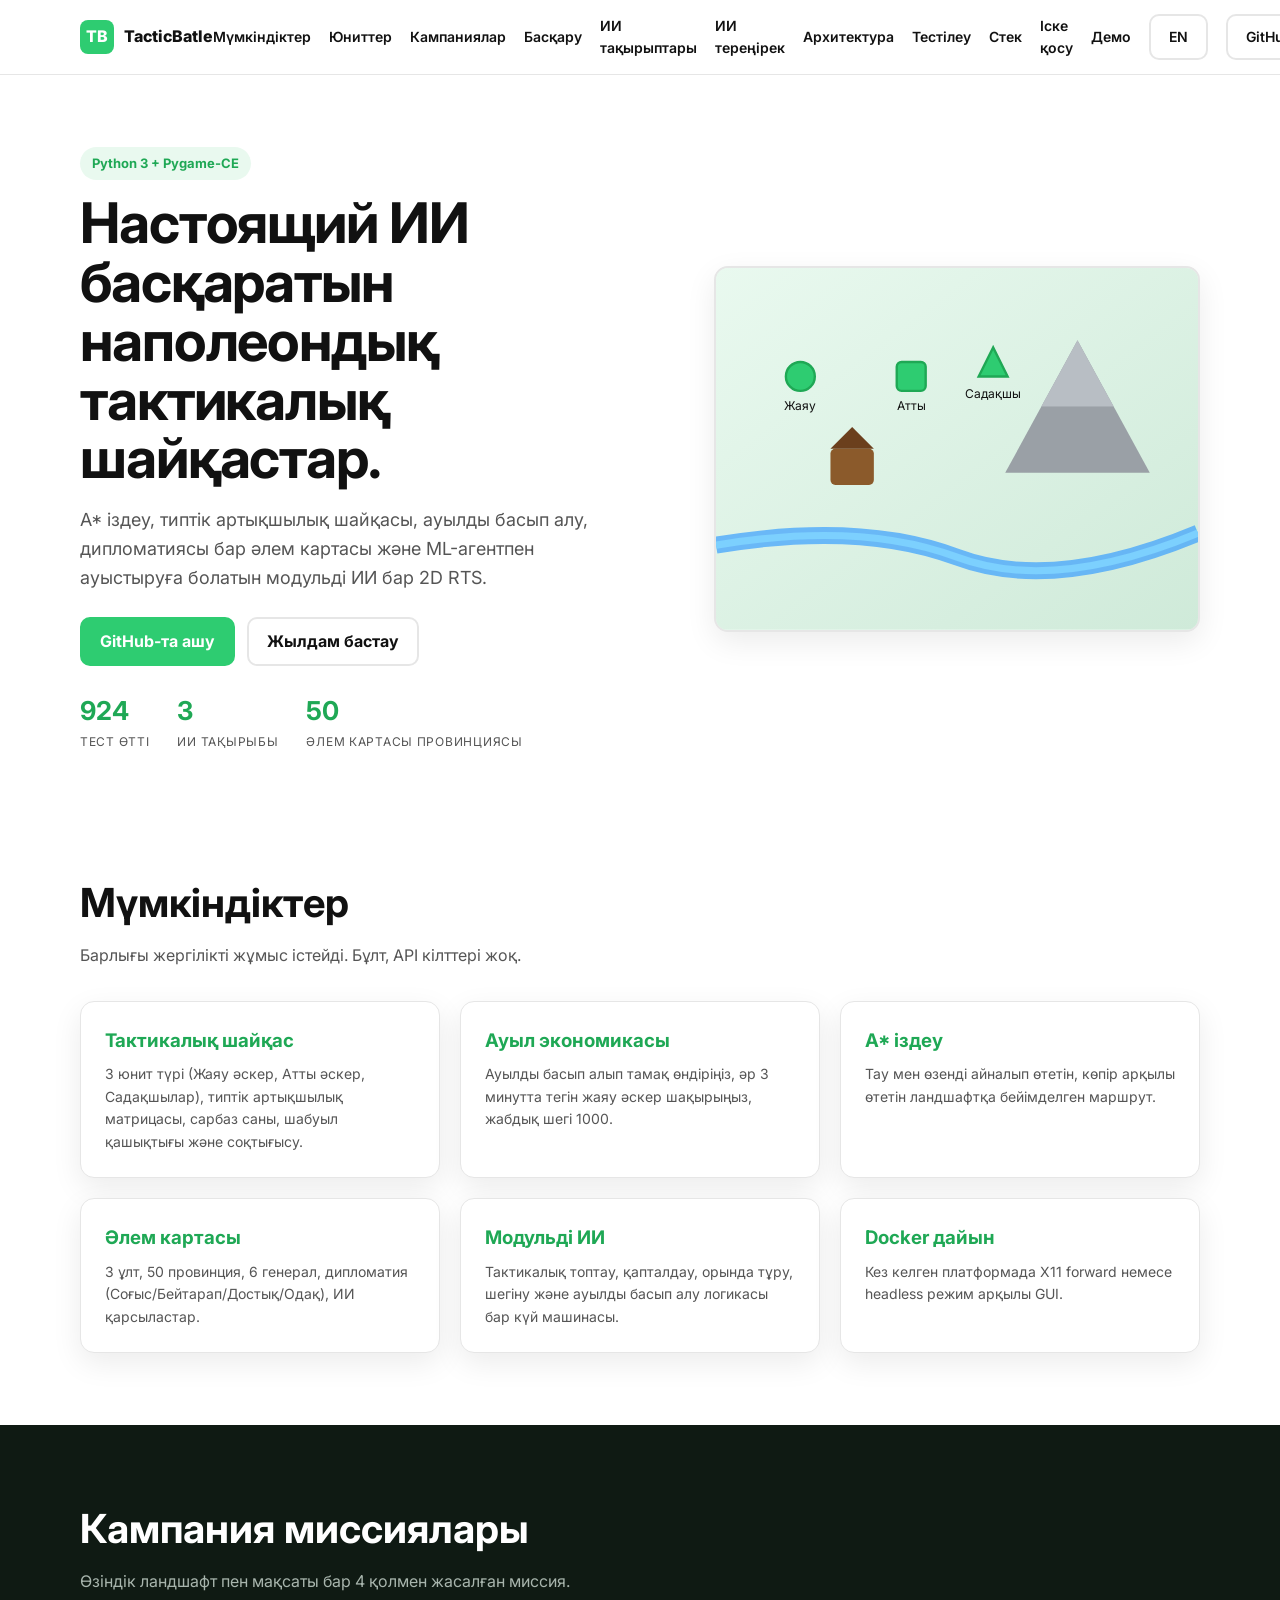
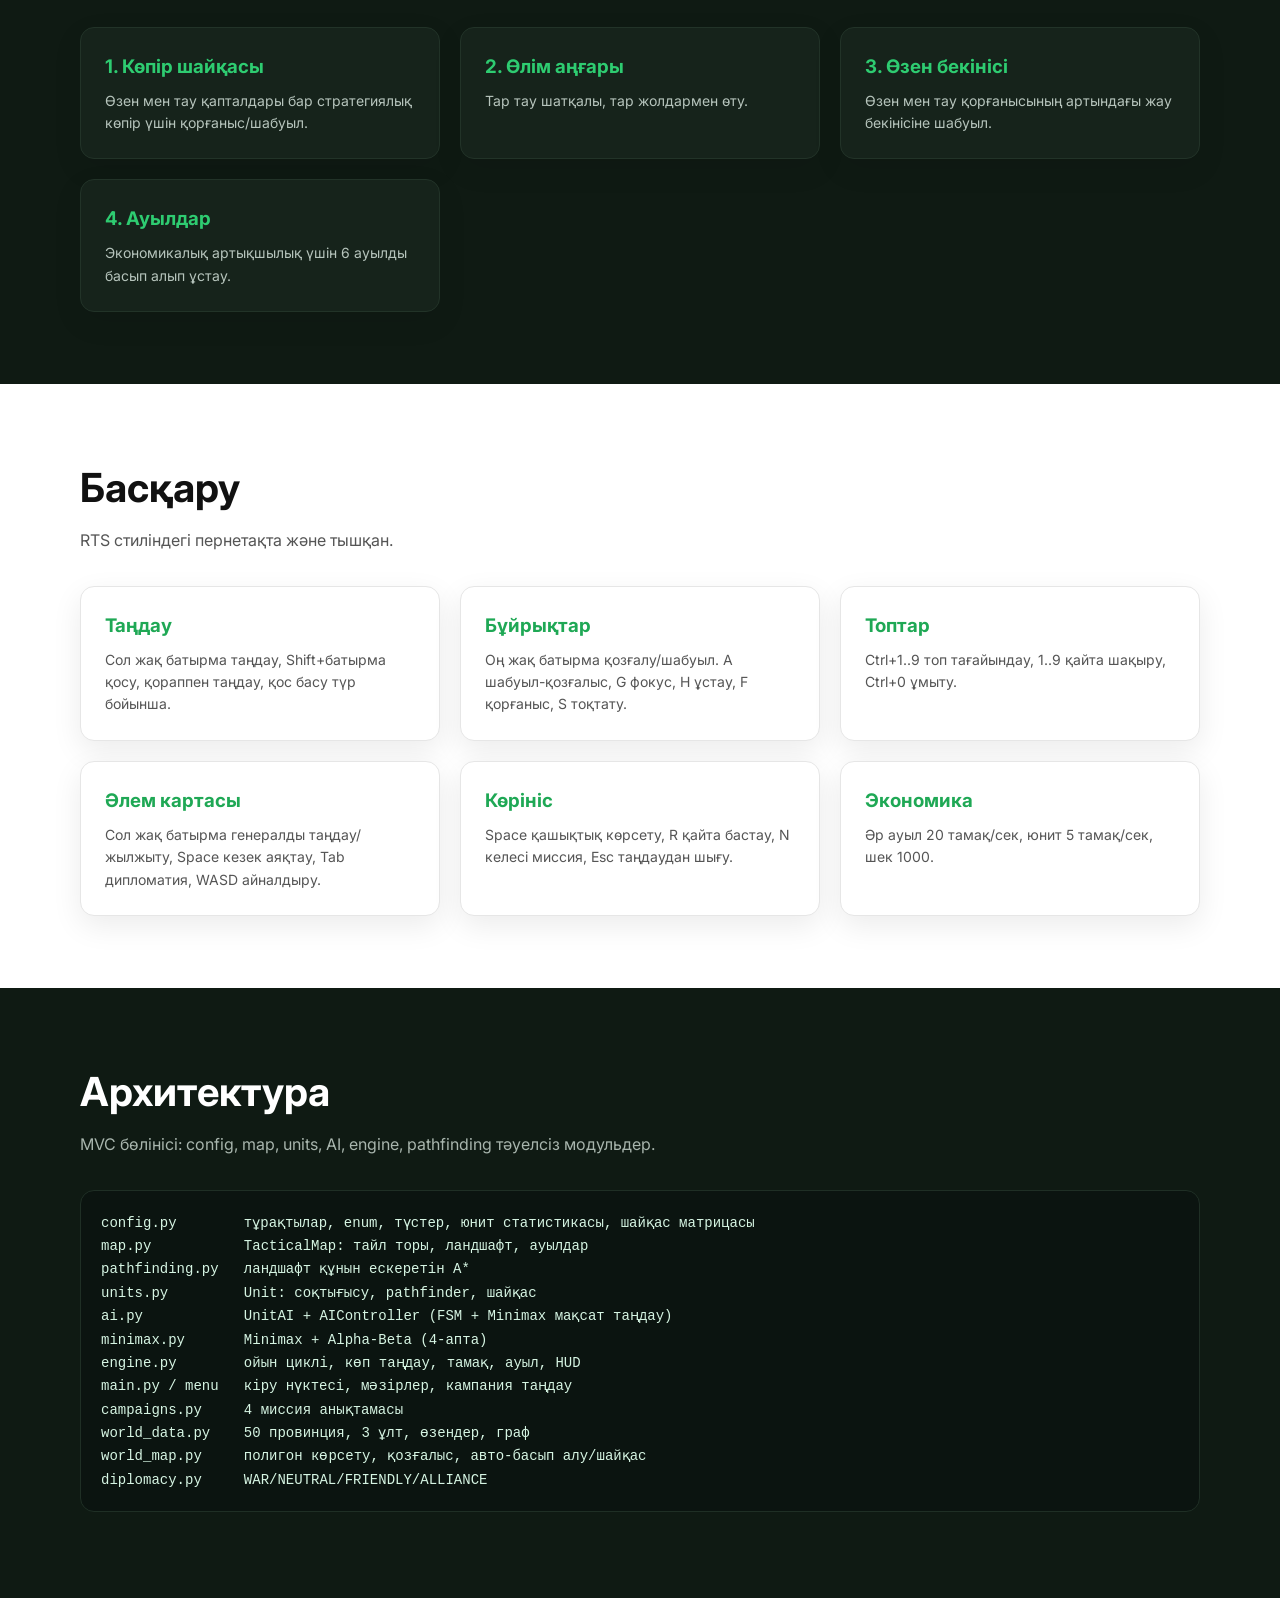
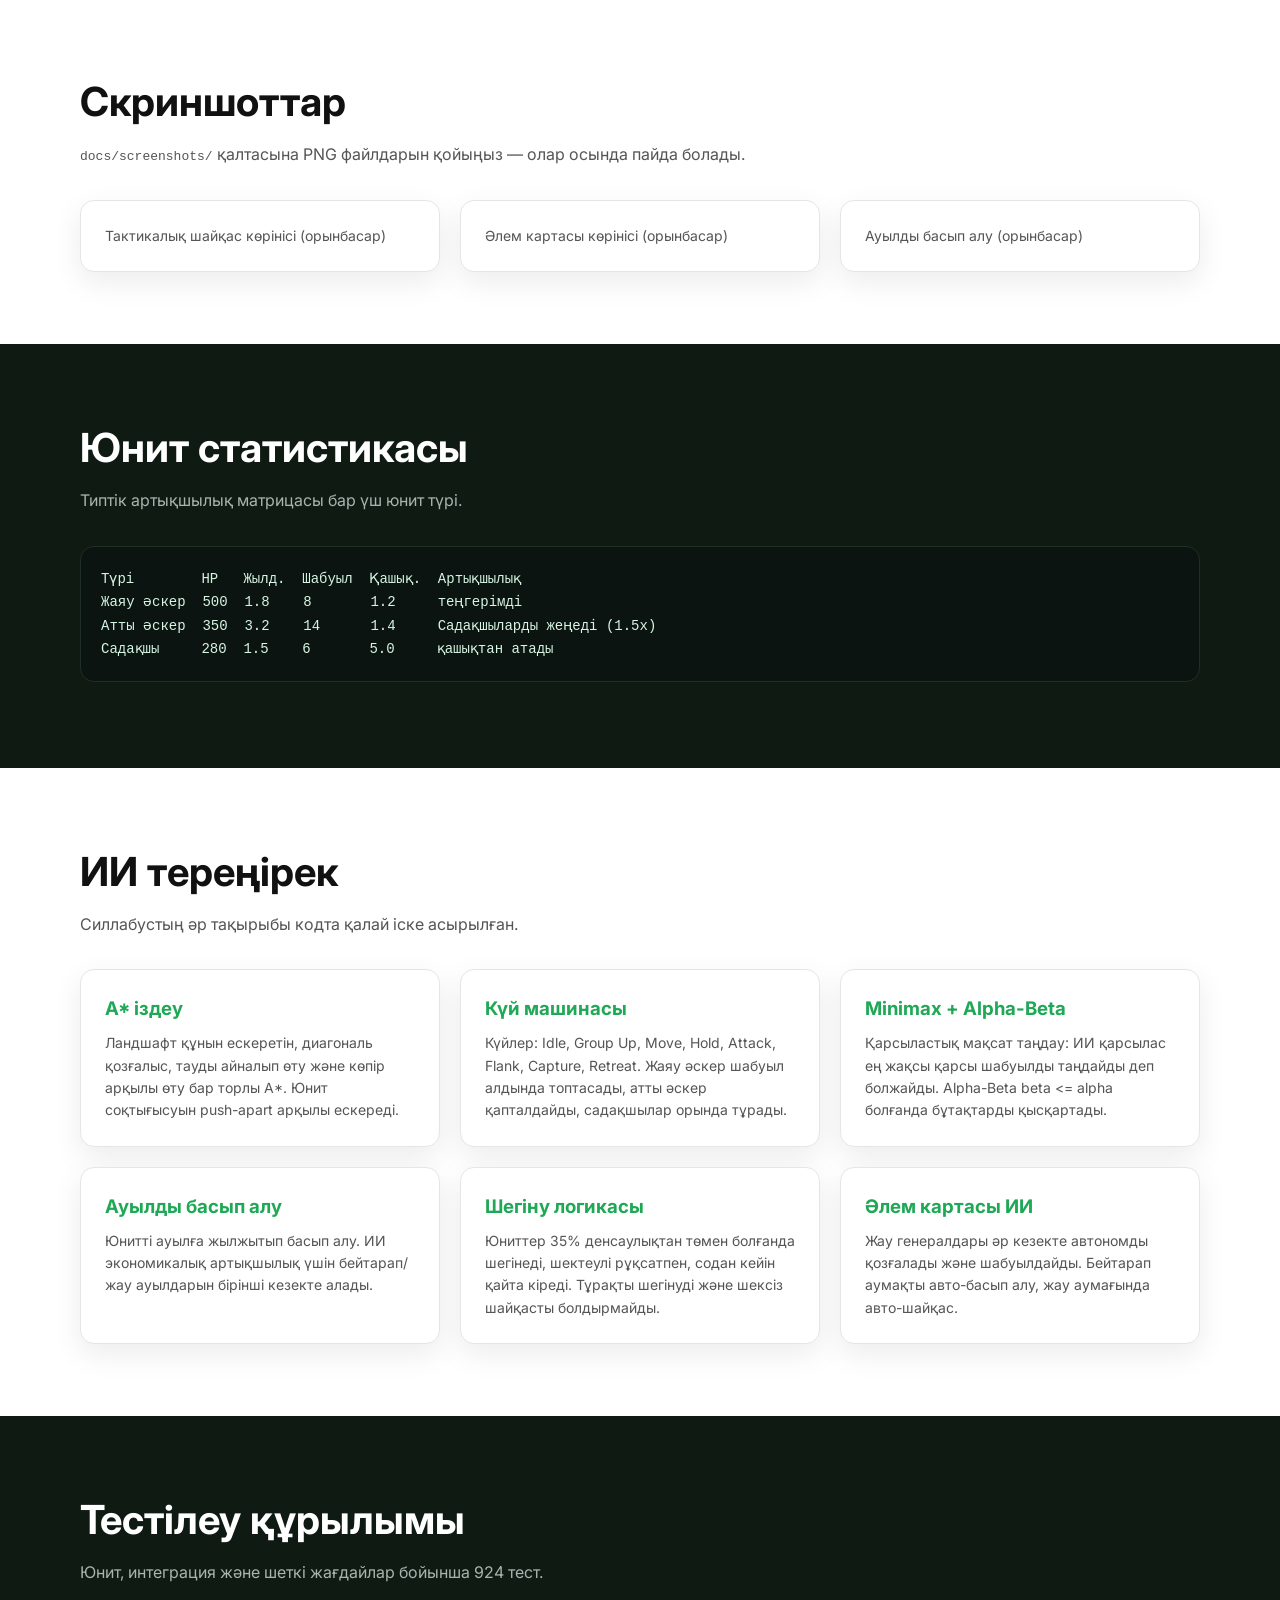
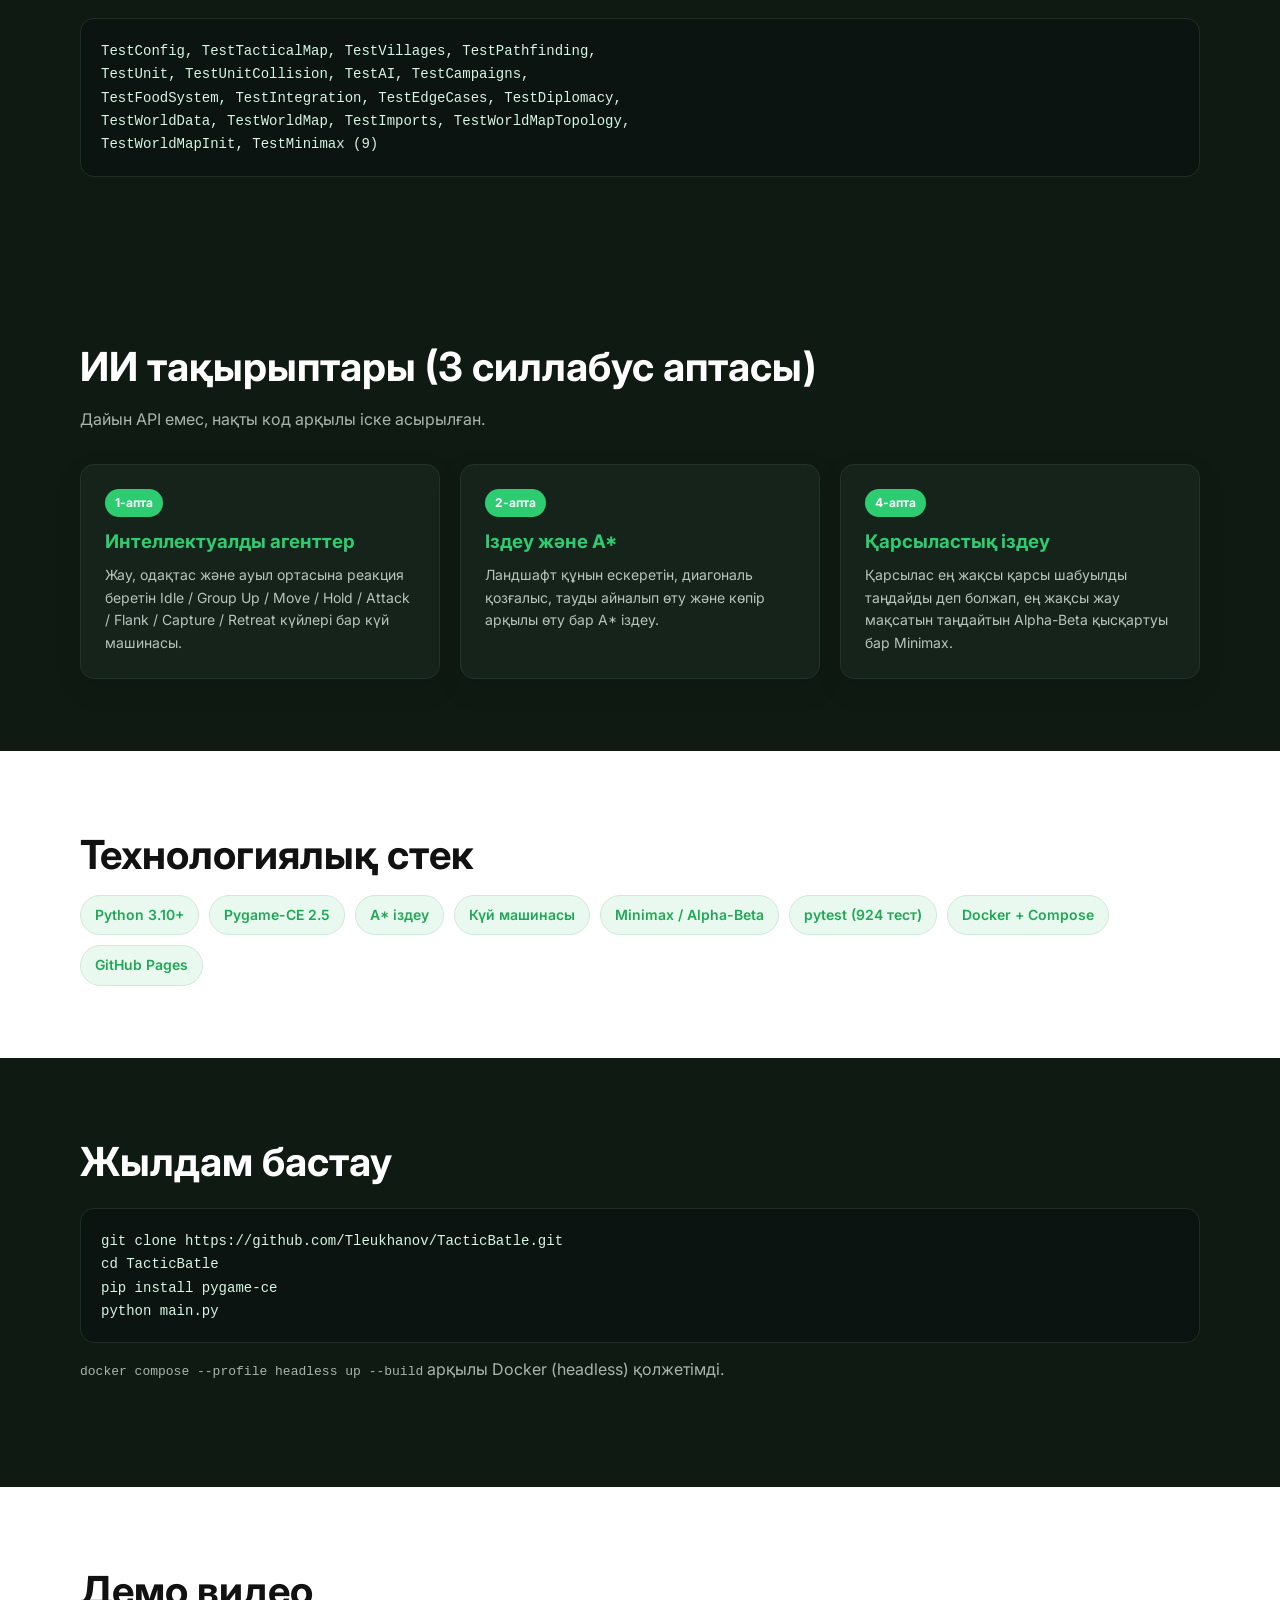
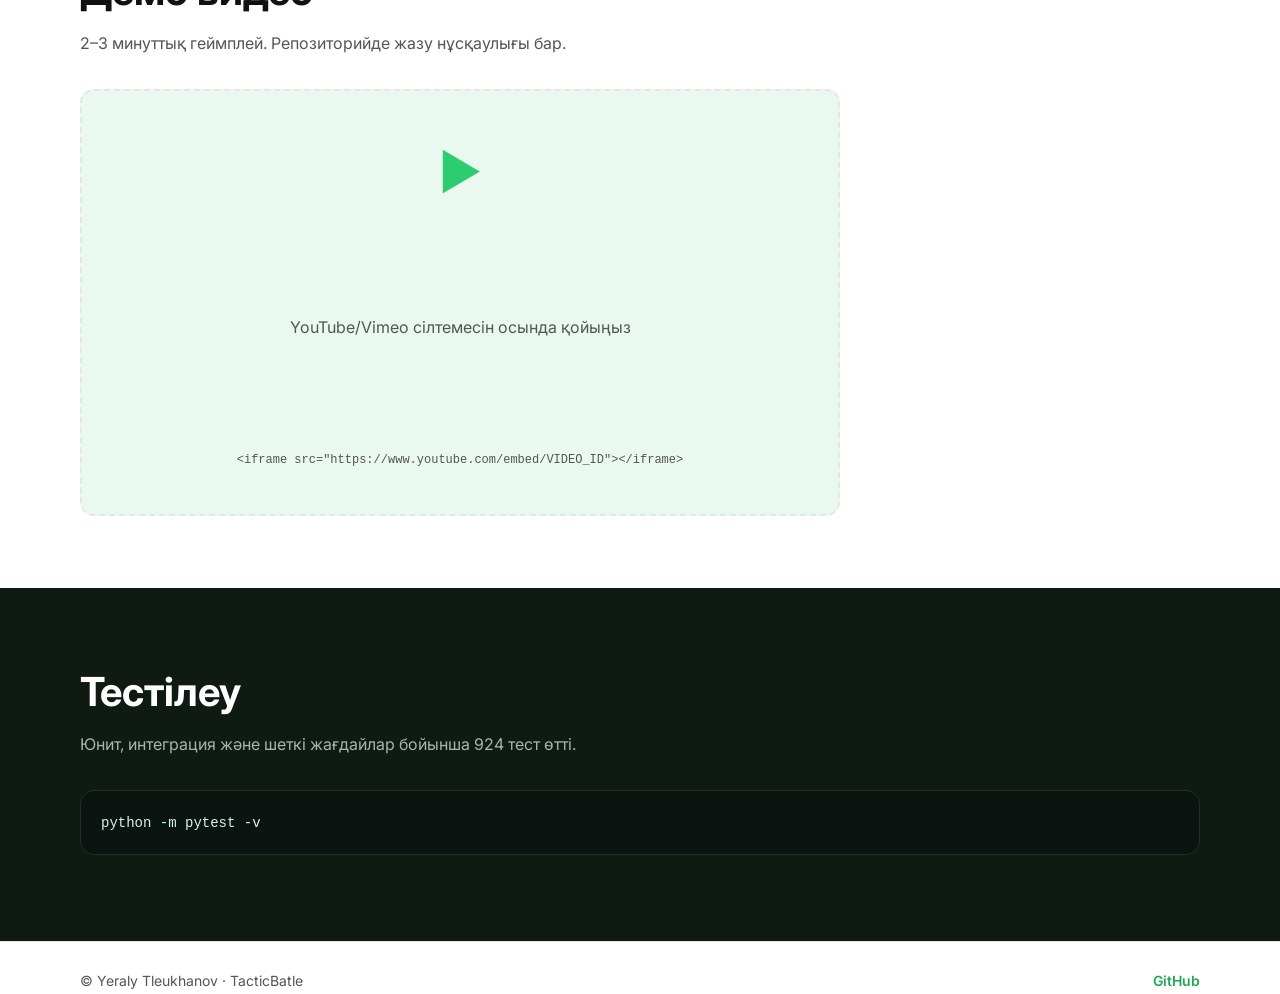
==== commit 0d82ffca: "feat(site): add AI deep dive, unit stats and testing breakdown sections" ====
--- a/docs/index.kz.html
+++ b/docs/index.kz.html
@@ -19,10 +19,13 @@
       </a>
       <nav class="nav">
         <a href="#features">Мүмкіндіктер</a>
+        <a href="#units">Юниттер</a>
         <a href="#campaigns">Кампаниялар</a>
         <a href="#controls">Басқару</a>
         <a href="#ai">ИИ тақырыптары</a>
+        <a href="#aidetail">ИИ тереңірек</a>
         <a href="#architecture">Архитектура</a>
+        <a href="#testingdetail">Тестілеу</a>
         <a href="#stack">Стек</a>
         <a href="#run">Іске қосу</a>
         <a href="#demo">Демо</a>
@@ -171,6 +174,63 @@
       </div>
     </section>
 
+
+    <section id="units" class="section section--dark">
+      <div class="container">
+        <h2 class="section__title">Юнит статистикасы</h2>
+        <p class="section__sub">Типтік артықшылық матрицасы бар үш юнит түрі.</p>
+        <pre class="code"><code>Түрі        HP   Жылд.  Шабуыл  Қашық.  Артықшылық
+Жаяу әскер  500  1.8    8       1.2     теңгерімді
+Атты әскер  350  3.2    14      1.4     Садақшыларды жеңеді (1.5x)
+Садақшы     280  1.5    6       5.0     қашықтан атады</code></pre>
+      </div>
+    </section>
+
+    <section id="aidetail" class="section">
+      <div class="container">
+        <h2 class="section__title">ИИ тереңірек</h2>
+        <p class="section__sub">Силлабустың әр тақырыбы кодта қалай іске асырылған.</p>
+        <div class="grid grid--3">
+          <article class="card">
+            <h3>A* іздеу</h3>
+            <p>Ландшафт құнын ескеретін, диагональ қозғалыс, тауды айналып өту және көпір арқылы өту бар торлы A*. Юнит соқтығысуын push-apart арқылы ескереді.</p>
+          </article>
+          <article class="card">
+            <h3>Күй машинасы</h3>
+            <p>Күйлер: Idle, Group Up, Move, Hold, Attack, Flank, Capture, Retreat. Жаяу әскер шабуыл алдында топтасады, атты әскер қапталдайды, садақшылар орында тұрады.</p>
+          </article>
+          <article class="card">
+            <h3>Minimax + Alpha-Beta</h3>
+            <p>Қарсыластық мақсат таңдау: ИИ қарсылас ең жақсы қарсы шабуылды таңдайды деп болжайды. Alpha-Beta beta &lt;= alpha болғанда бұтақтарды қысқартады.</p>
+          </article>
+          <article class="card">
+            <h3>Ауылды басып алу</h3>
+            <p>Юнитті ауылға жылжытып басып алу. ИИ экономикалық артықшылық үшін бейтарап/жау ауылдарын бірінші кезекте алады.</p>
+          </article>
+          <article class="card">
+            <h3>Шегіну логикасы</h3>
+            <p>Юниттер 35% денсаулықтан төмен болғанда шегінеді, шектеулі рұқсатпен, содан кейін қайта кіреді. Тұрақты шегінуді және шексіз шайқасты болдырмайды.</p>
+          </article>
+          <article class="card">
+            <h3>Әлем картасы ИИ</h3>
+            <p>Жау генералдары әр кезекте автономды қозғалады және шабуылдайды. Бейтарап аумақты авто-басып алу, жау аумағында авто-шайқас.</p>
+          </article>
+        </div>
+      </div>
+    </section>
+
+    <section id="testingdetail" class="section section--dark">
+      <div class="container">
+        <h2 class="section__title">Тестілеу құрылымы</h2>
+        <p class="section__sub">Юнит, интеграция және шеткі жағдайлар бойынша 924 тест.</p>
+        <pre class="code"><code>TestConfig, TestTacticalMap, TestVillages, TestPathfinding,
+TestUnit, TestUnitCollision, TestAI, TestCampaigns,
+TestFoodSystem, TestIntegration, TestEdgeCases, TestDiplomacy,
+TestWorldData, TestWorldMap, TestImports, TestWorldMapTopology,
+TestWorldMapInit, TestMinimax (9)</code></pre>
+      </div>
+    </section>
+
     <section id="ai" class="section section--dark">
       <div class="container">
         <h2 class="section__title">ИИ тақырыптары (3 силлабус аптасы)</h2>
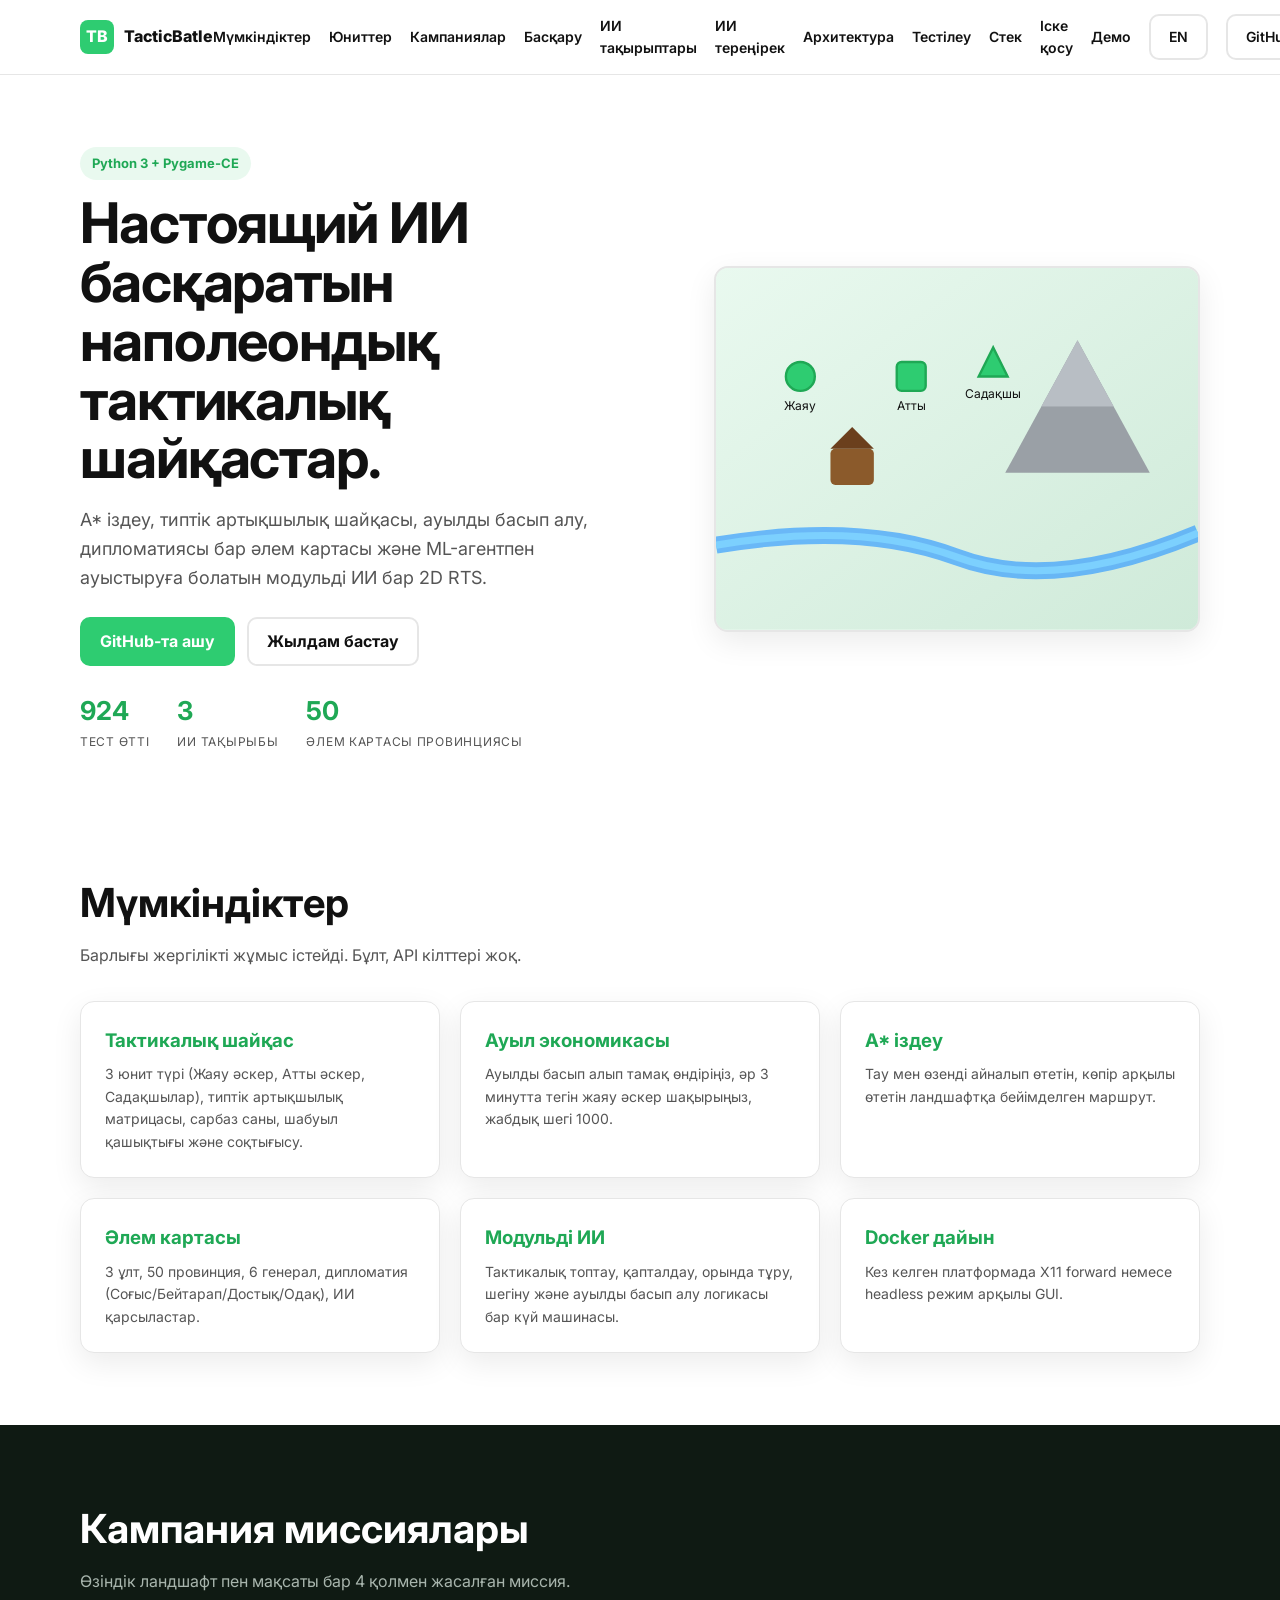
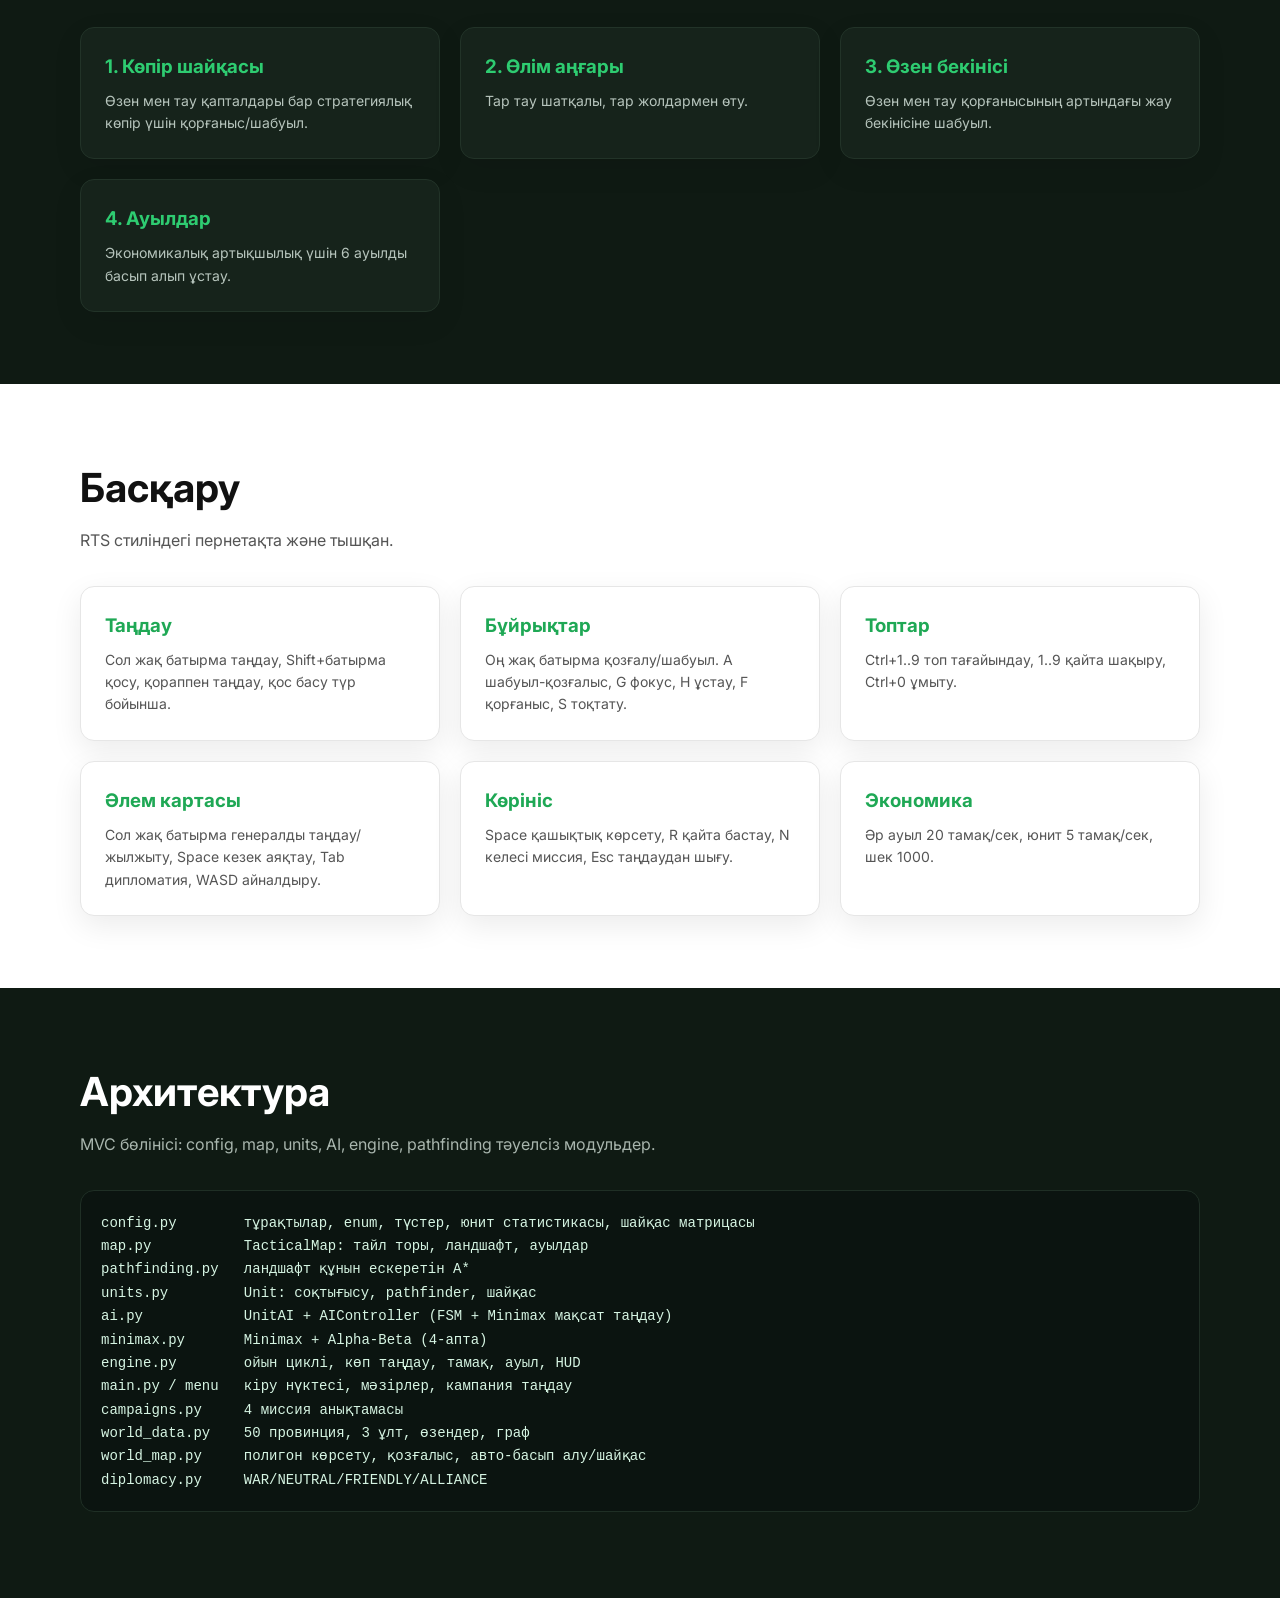
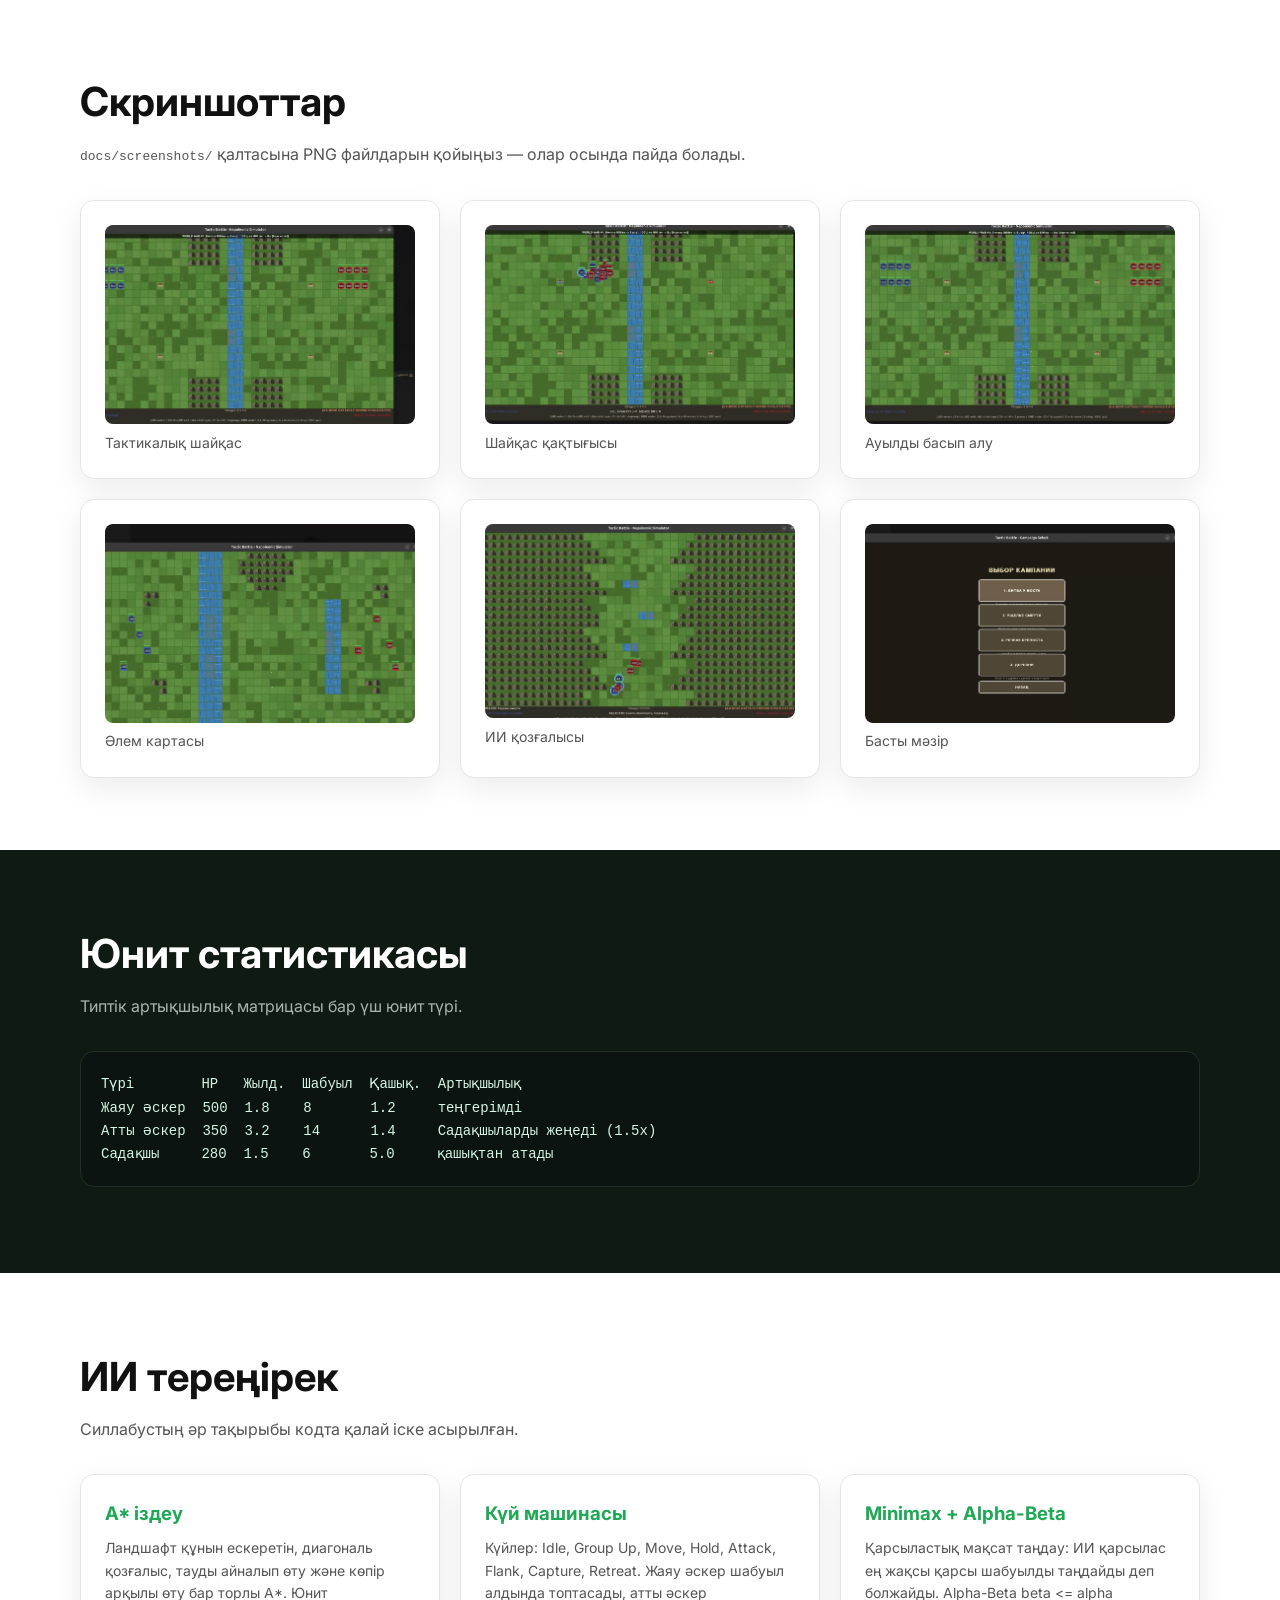
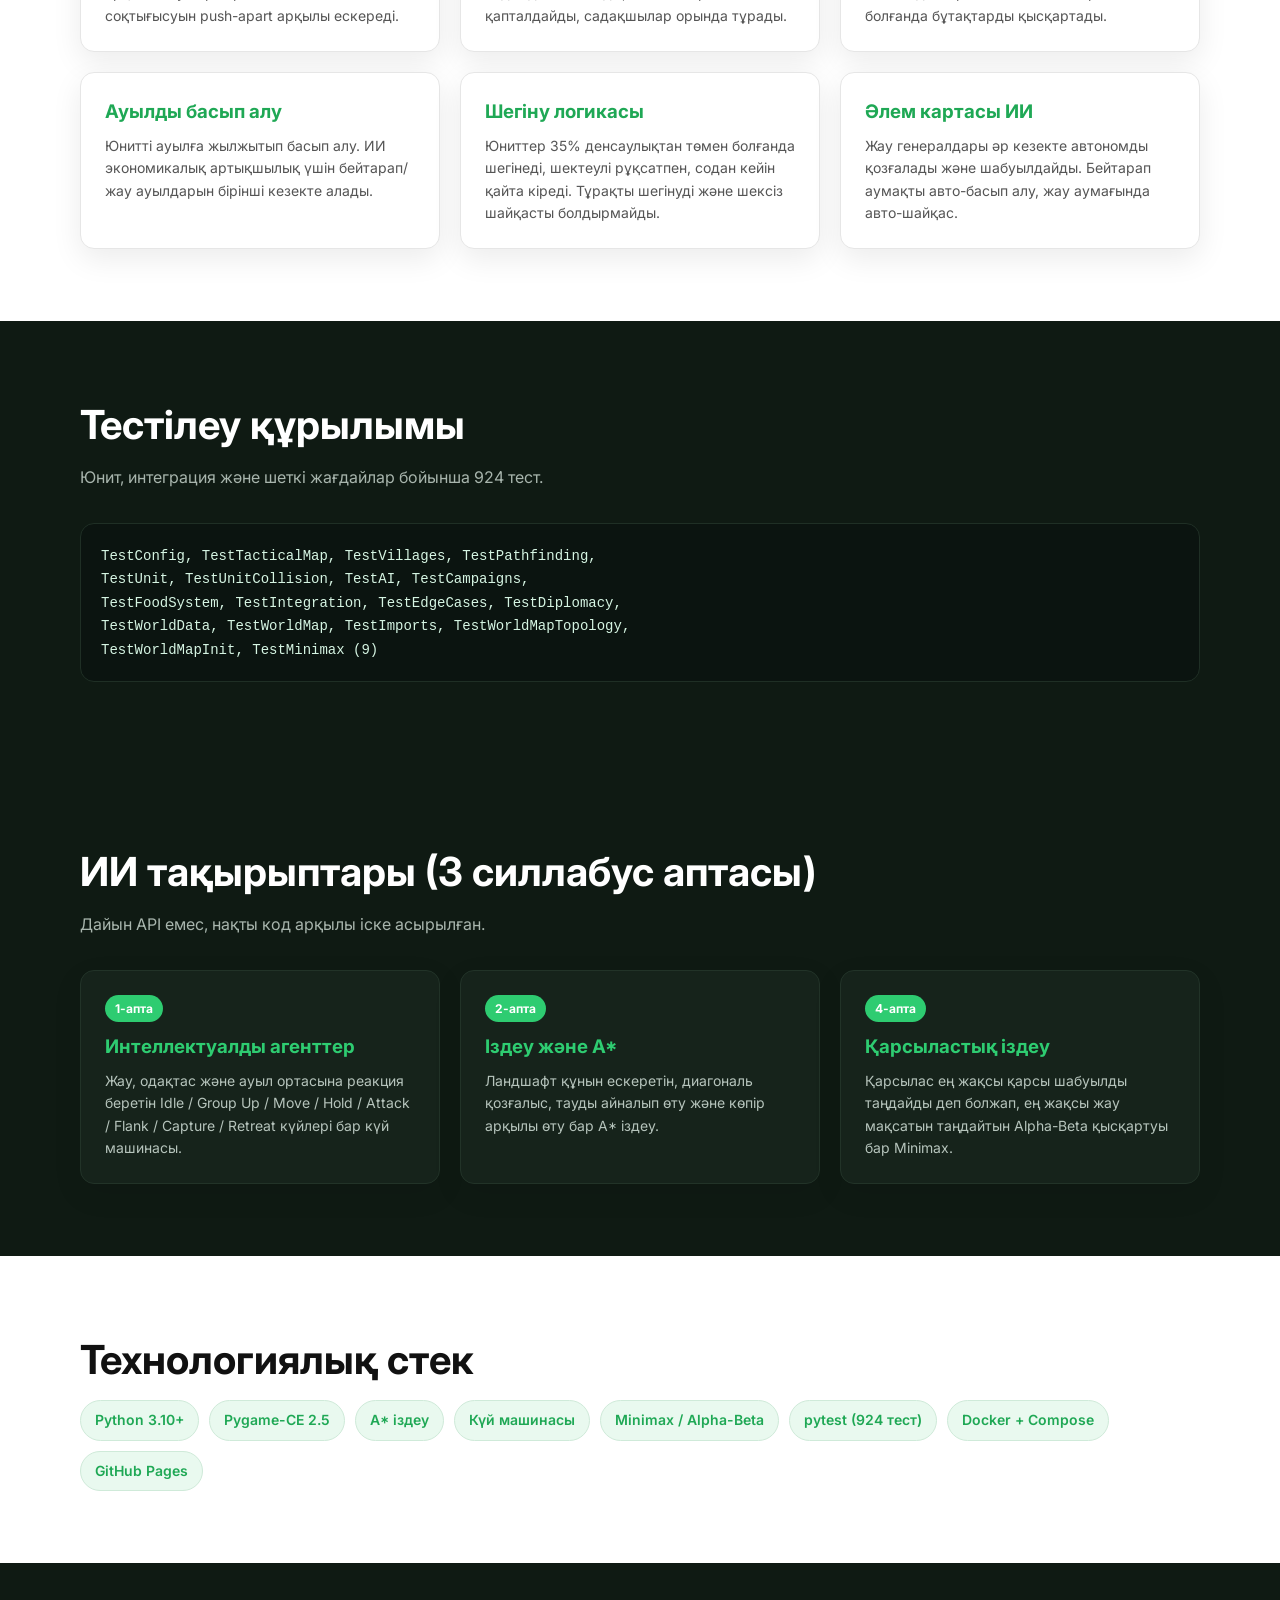
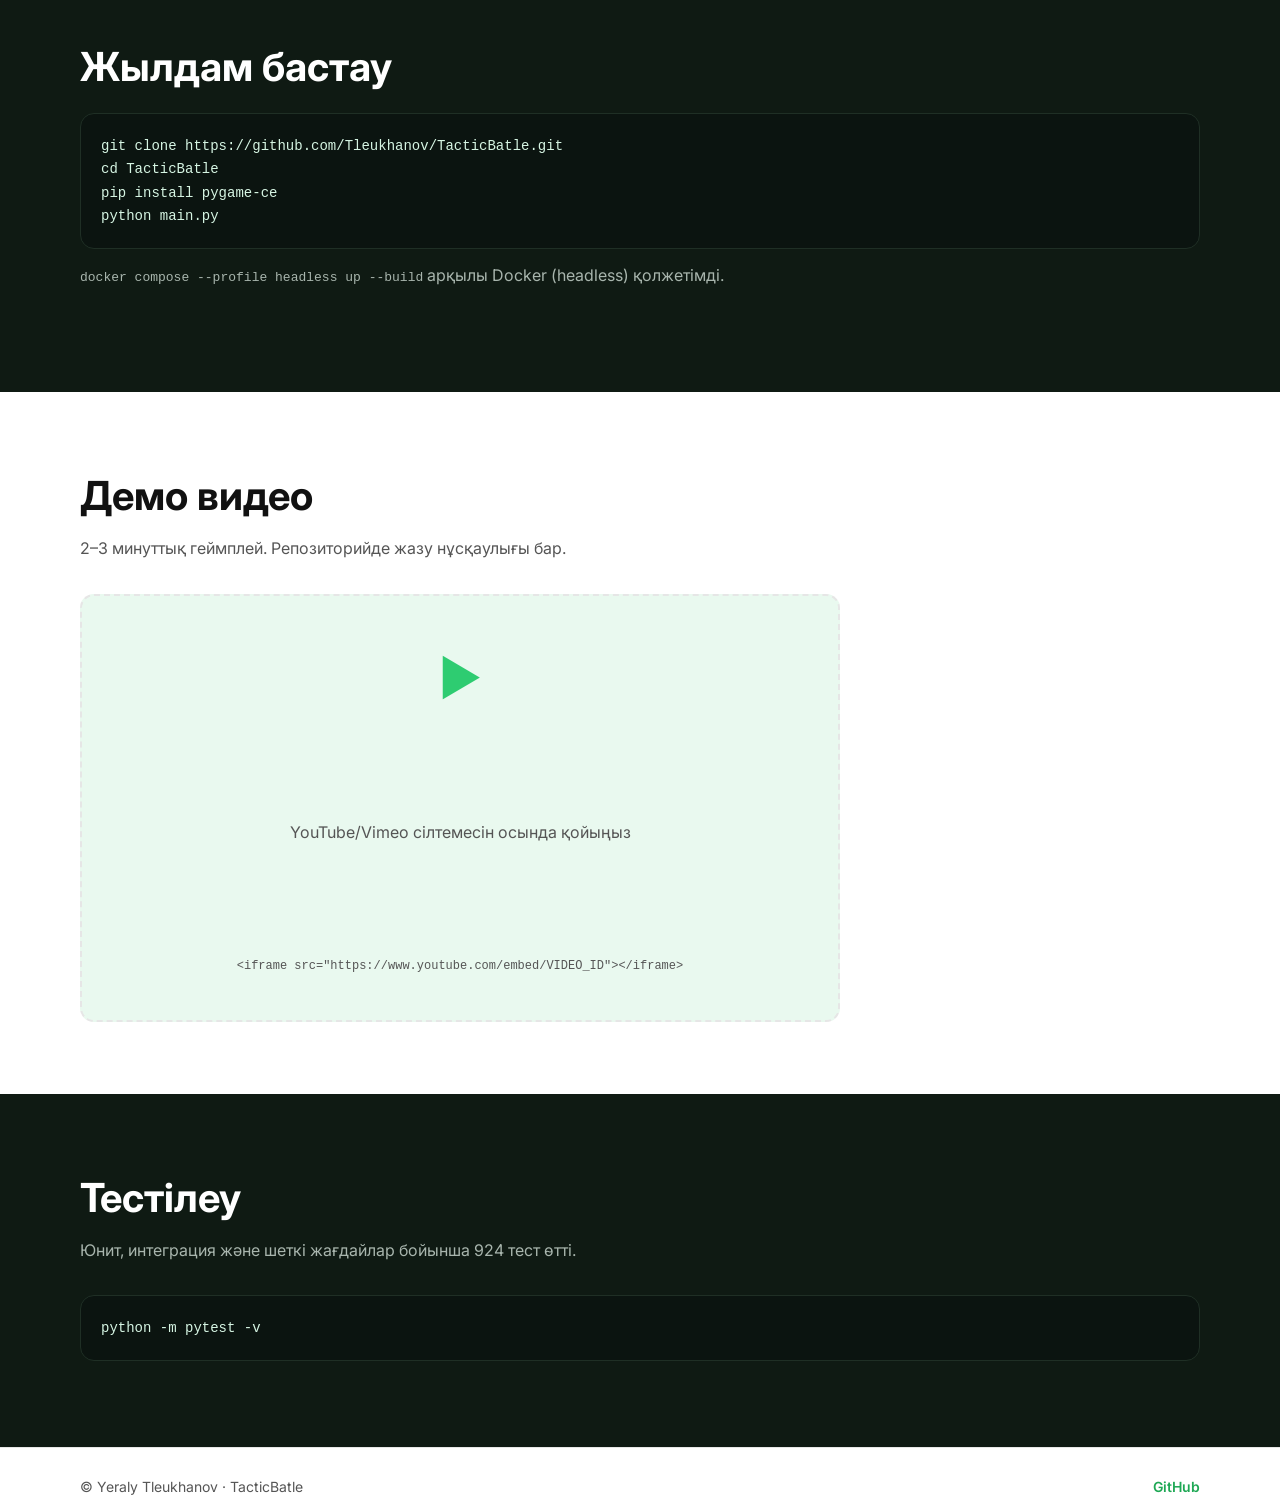
==== commit 78b76a2c: "feat(site): use real gameplay screenshots in gallery" ====
--- a/docs/index.kz.html
+++ b/docs/index.kz.html
@@ -167,9 +167,12 @@
         <h2 class="section__title">Скриншоттар</h2>
         <p class="section__sub"><code>docs/screenshots/</code> қалтасына PNG файлдарын қойыңыз — олар осында пайда болады.</p>
         <div class="grid grid--3">
-          <div class="card"><p>Тактикалық шайқас көрінісі (орынбасар)</p></div>
-          <div class="card"><p>Әлем картасы көрінісі (орынбасар)</p></div>
-          <div class="card"><p>Ауылды басып алу (орынбасар)</p></div>
+          <div class="card"><img src="screenshots/gameplay1.jpg" alt="TacticBatle геймплей" style="width:100%;border-radius:8px;" /><p>Тактикалық шайқас</p></div>
+          <div class="card"><img src="screenshots/gameplay2.jpg" alt="TacticBatle геймплей" style="width:100%;border-radius:8px;" /><p>Шайқас қақтығысы</p></div>
+          <div class="card"><img src="screenshots/gameplay3.jpg" alt="TacticBatle геймплей" style="width:100%;border-radius:8px;" /><p>Ауылды басып алу</p></div>
+          <div class="card"><img src="screenshots/gameplay4.jpg" alt="TacticBatle геймплей" style="width:100%;border-radius:8px;" /><p>Әлем картасы</p></div>
+          <div class="card"><img src="screenshots/gameplay5.jpg" alt="TacticBatle геймплей" style="width:100%;border-radius:8px;" /><p>ИИ қозғалысы</p></div>
+          <div class="card"><img src="screenshots/menu.jpg" alt="TacticBatle мәзірі" style="width:100%;border-radius:8px;" /><p>Басты мәзір</p></div>
         </div>
       </div>
     </section>
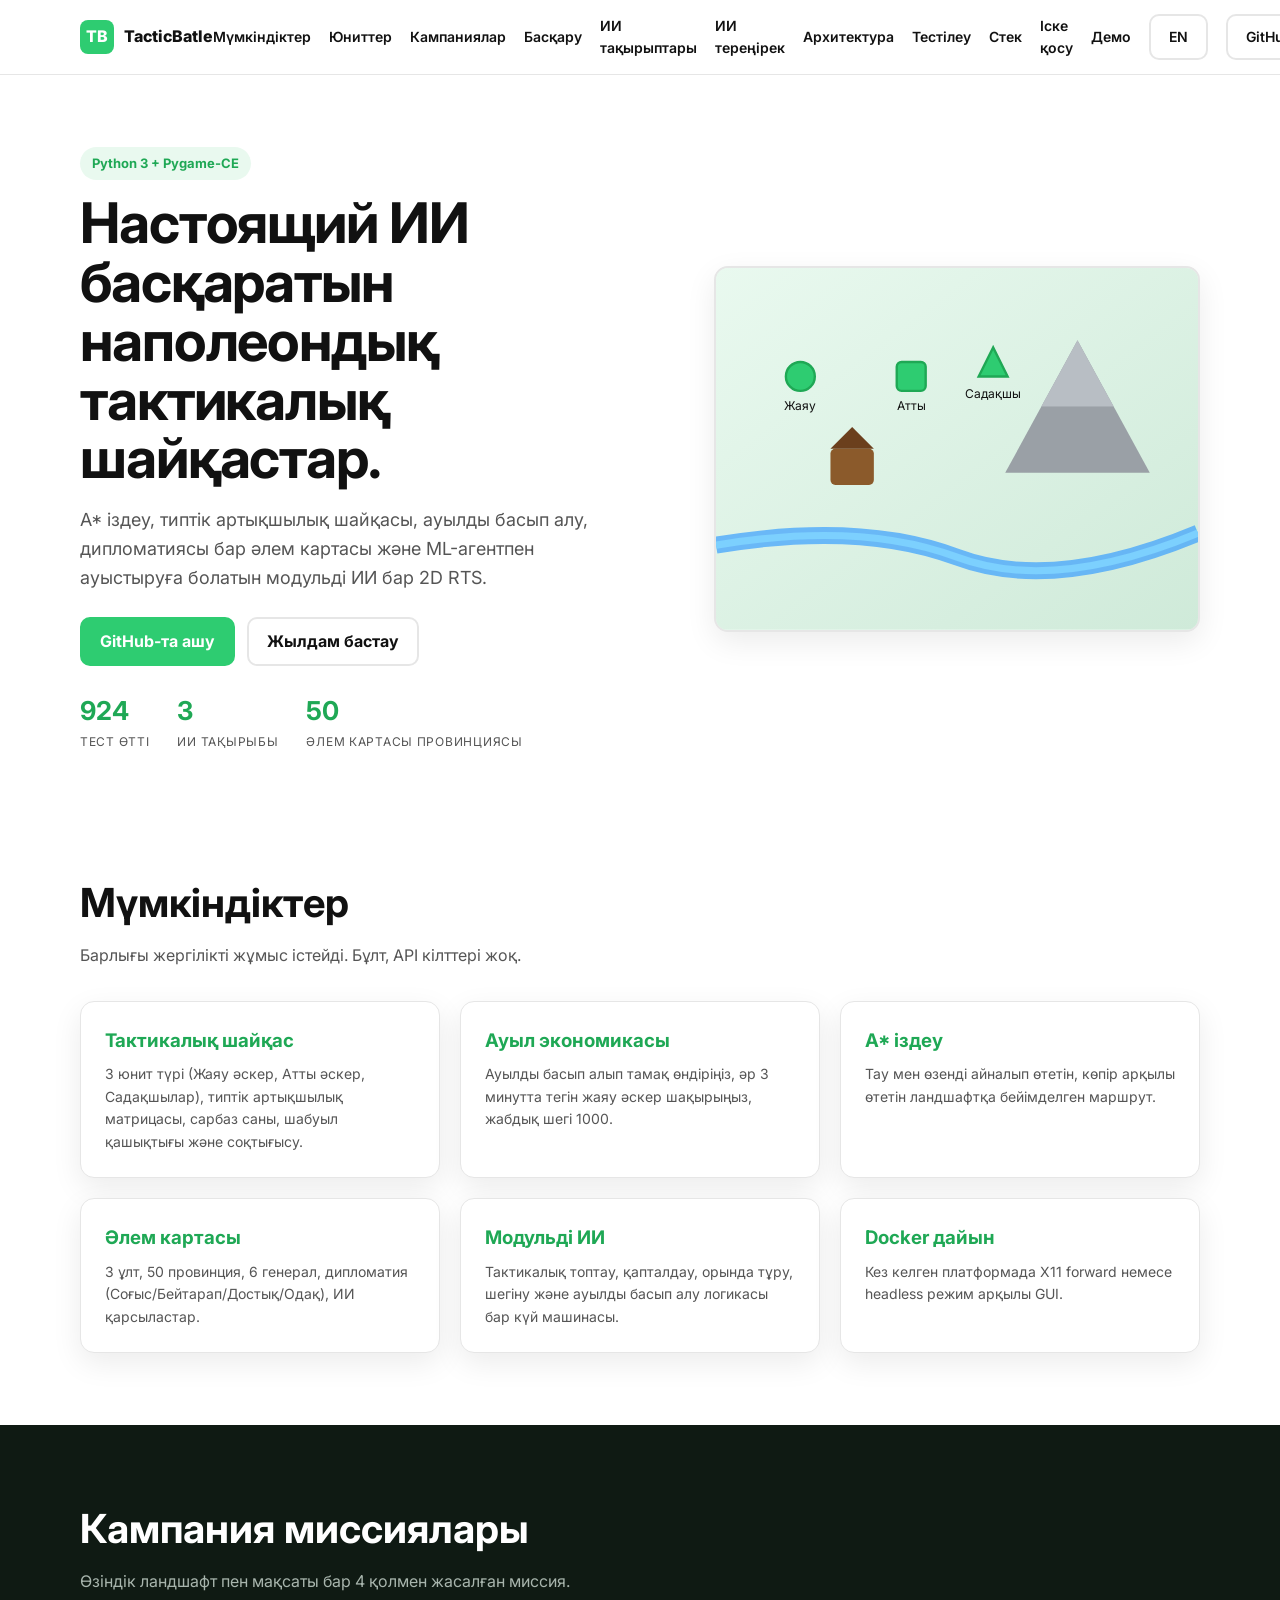
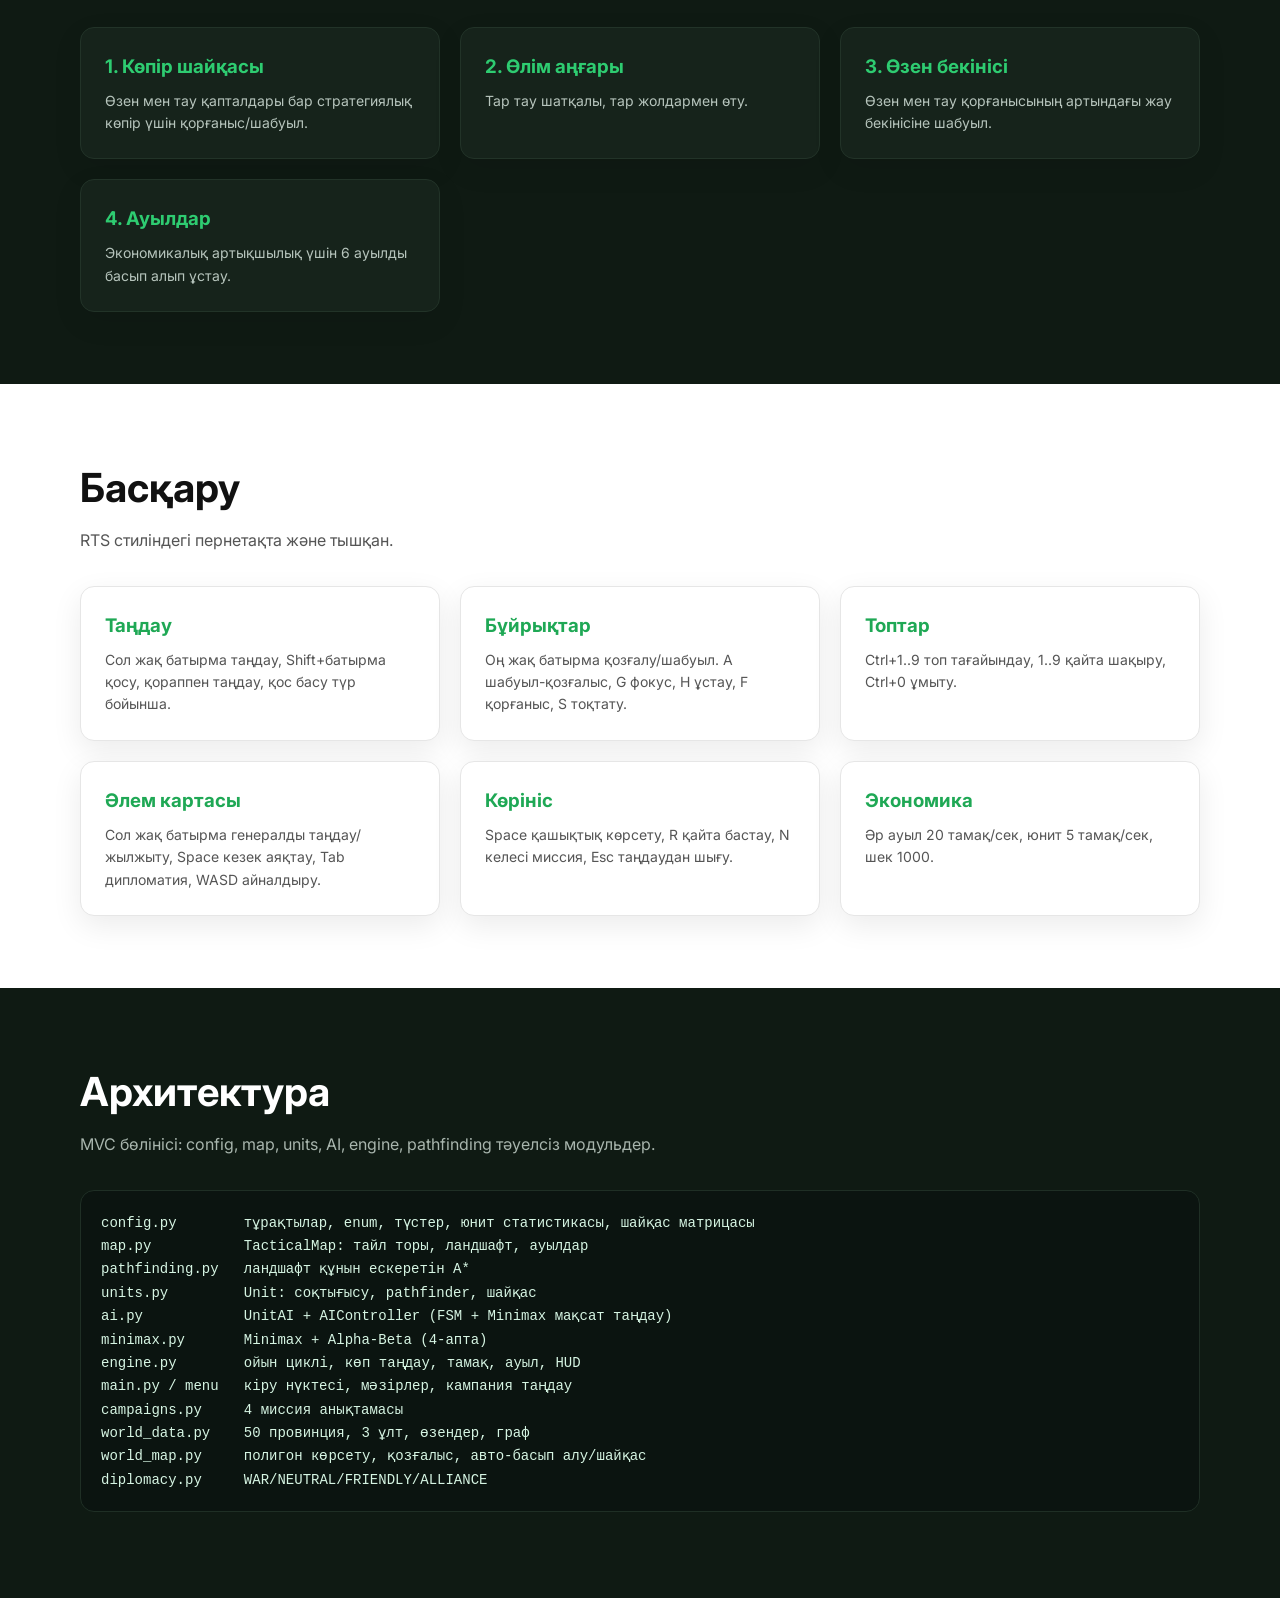
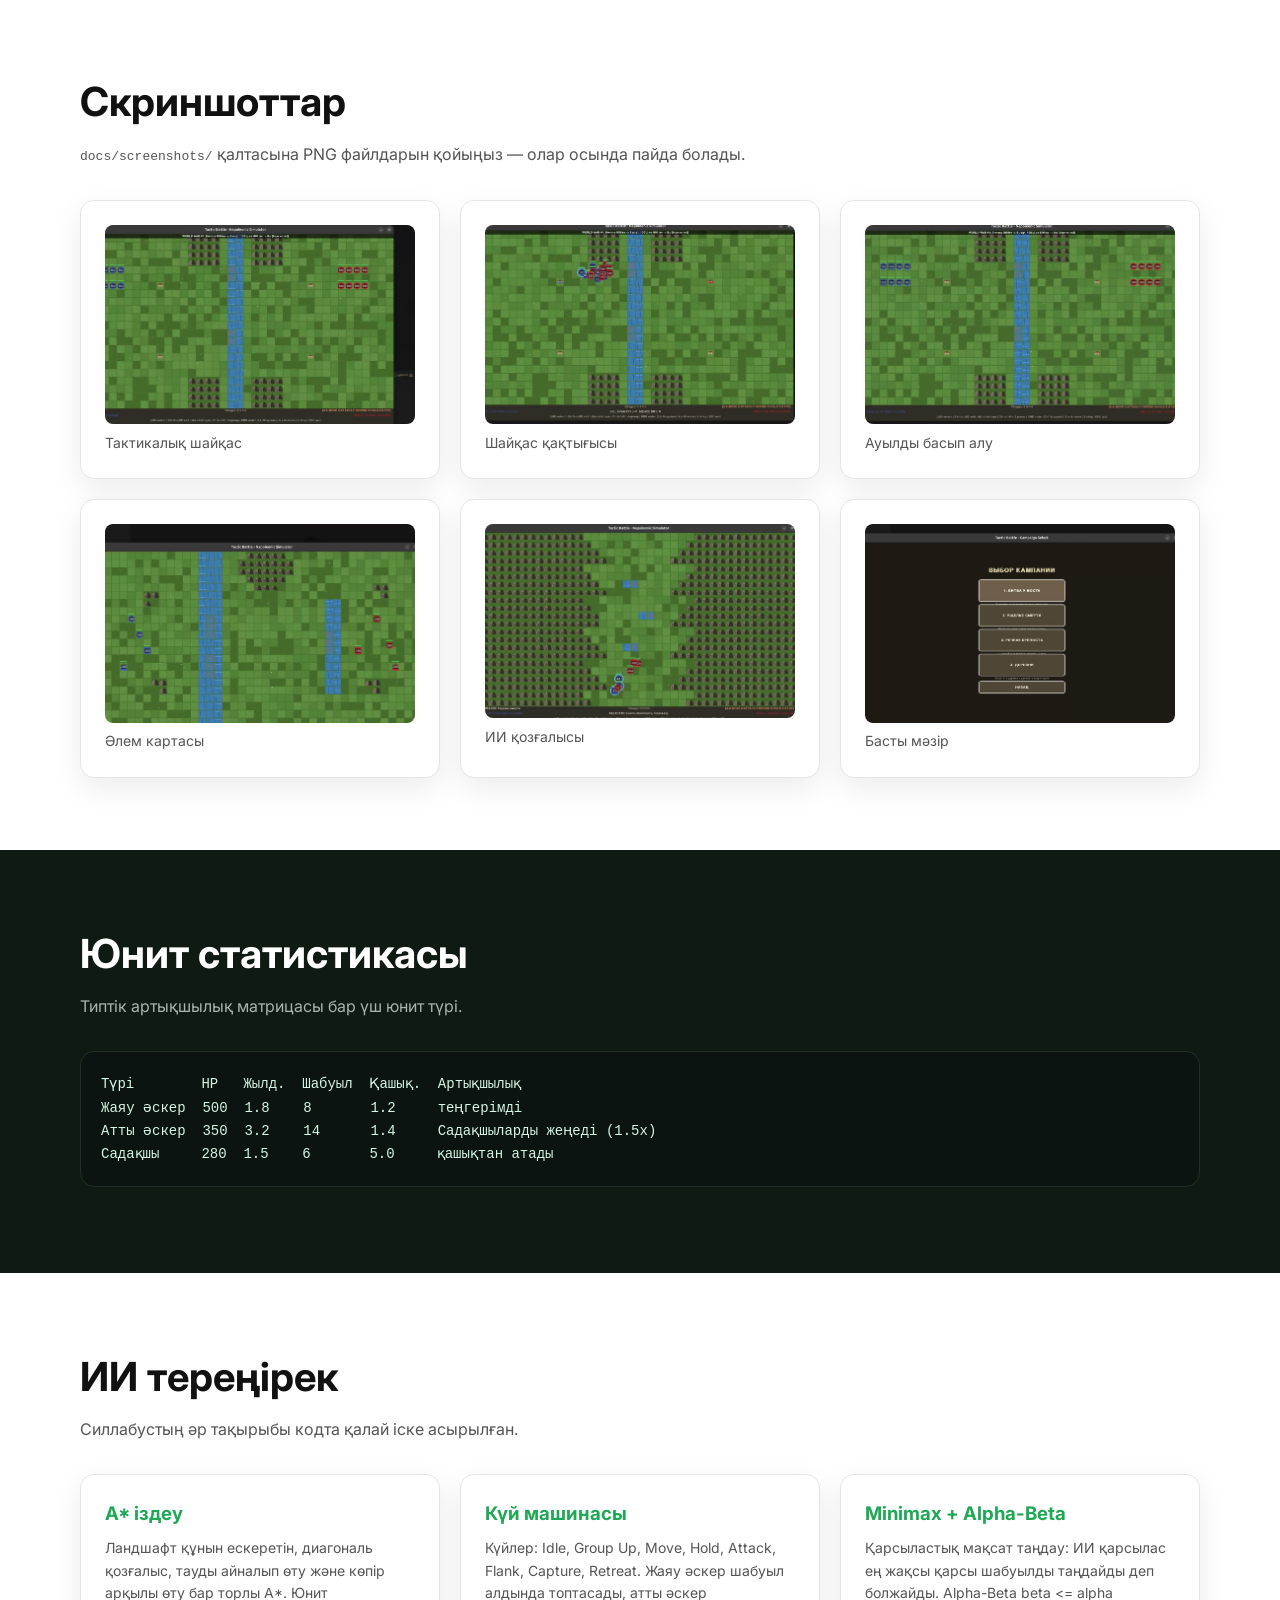
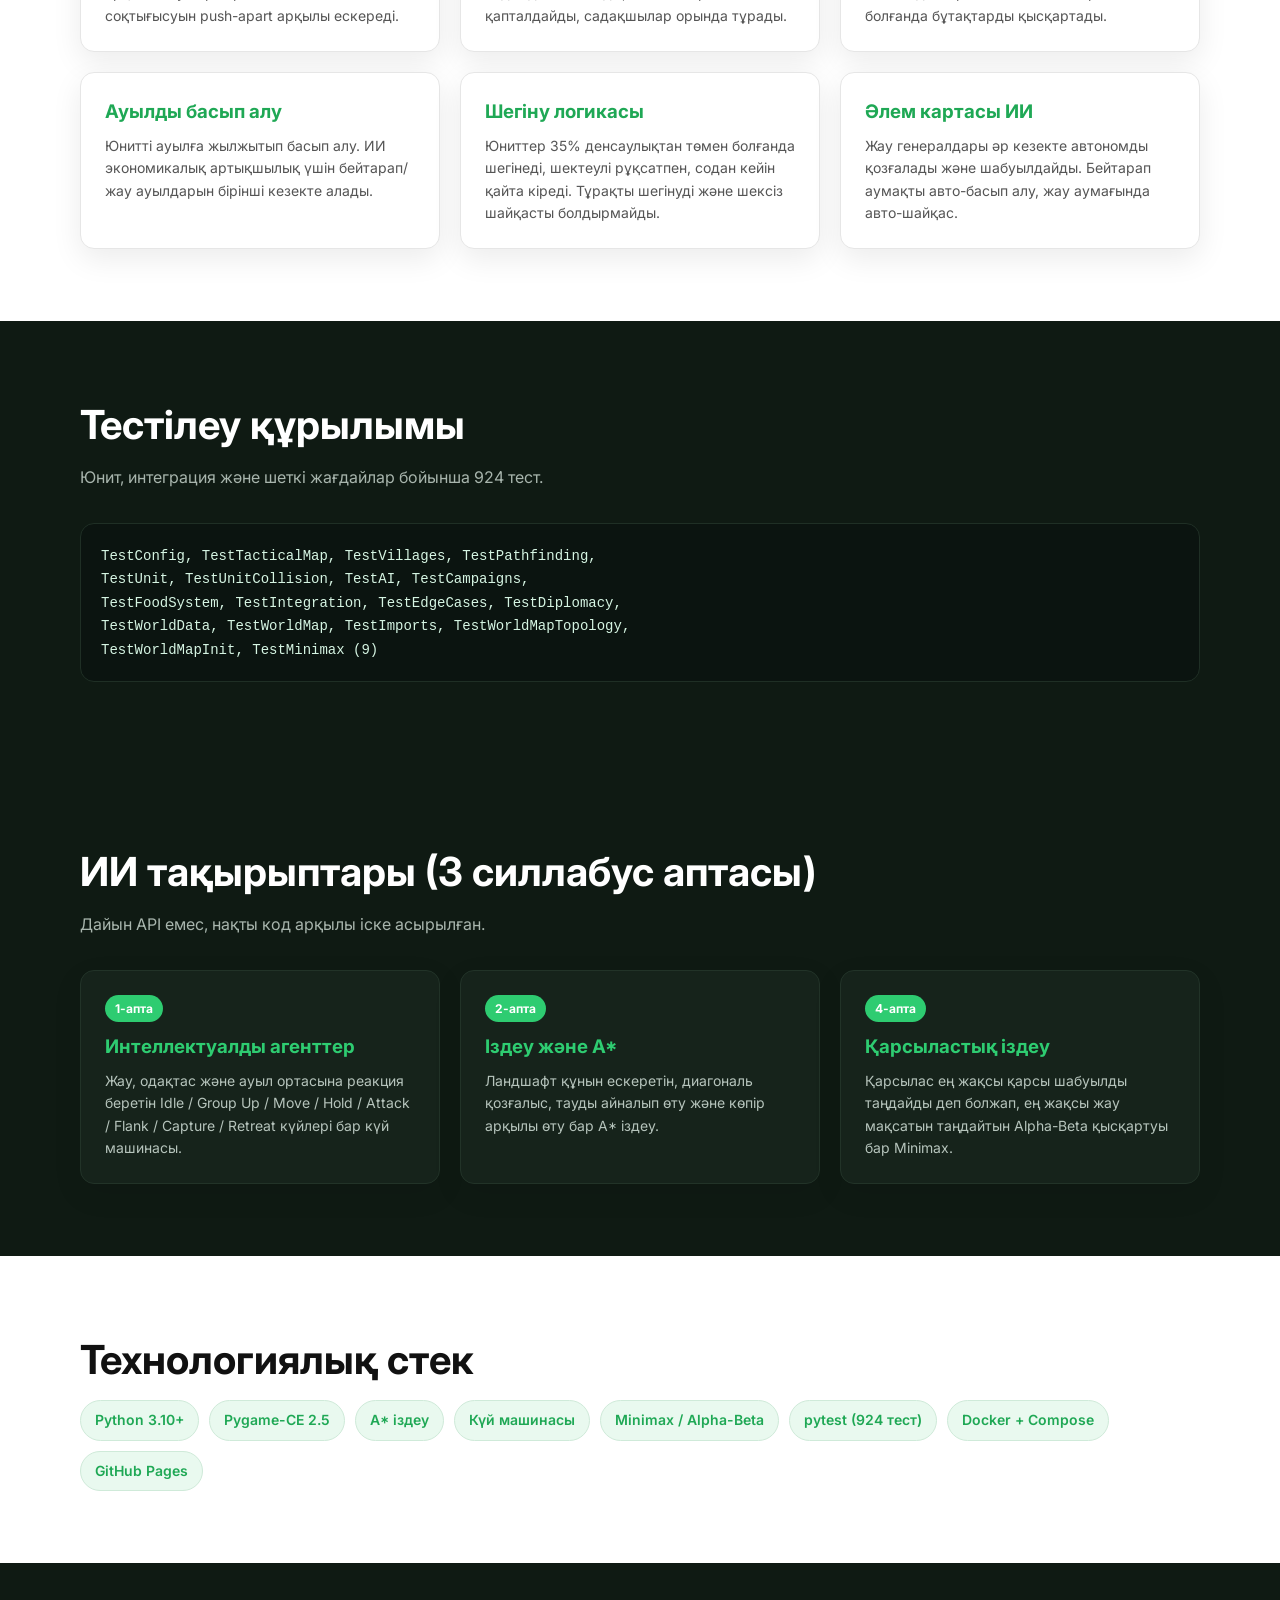
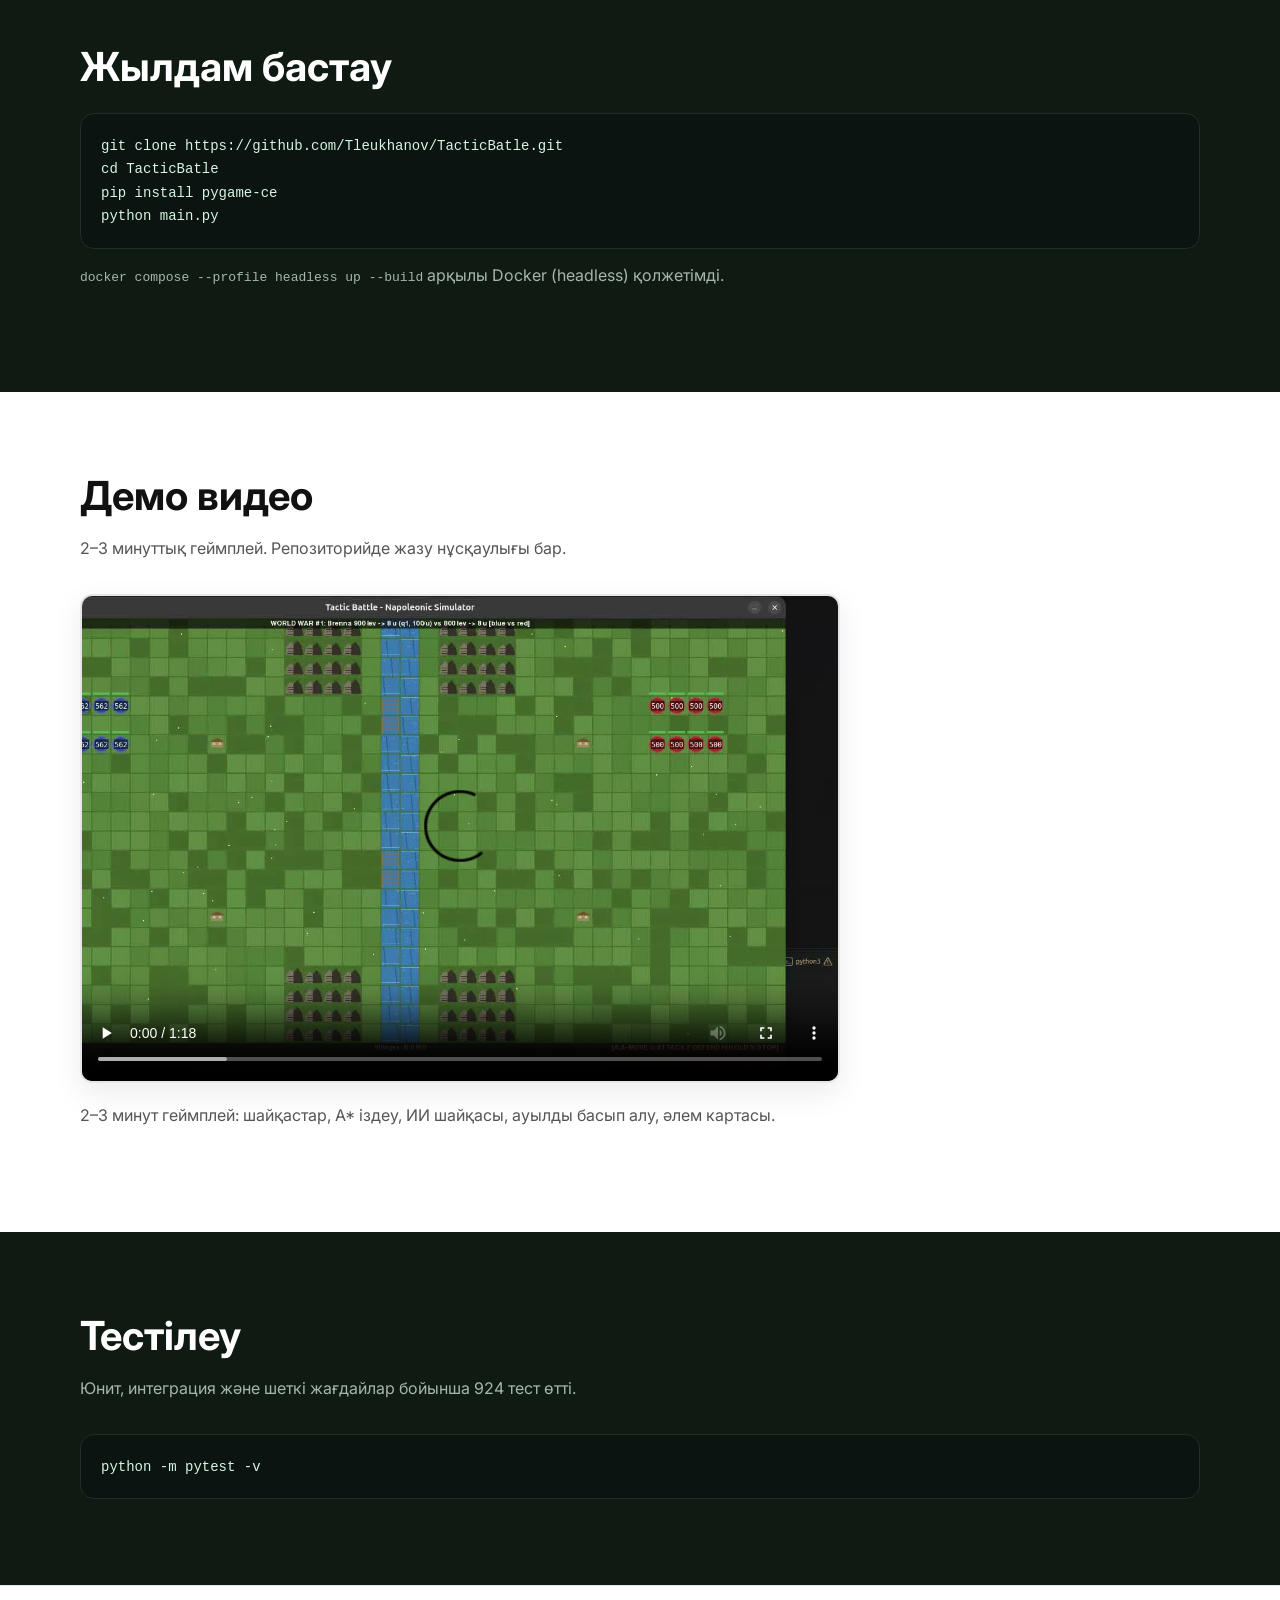
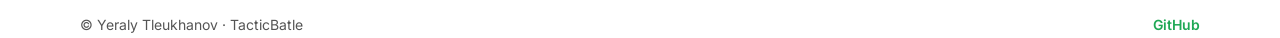
==== commit 55064131: "feat(site): embed gameplay video with lazy loading" ====
--- a/docs/index.kz.html
+++ b/docs/index.kz.html
@@ -290,11 +290,10 @@
         <h2 class="section__title">Демо видео</h2>
         <p class="section__sub">2–3 минуттық геймплей. Репозиторийде жазу нұсқаулығы бар.</p>
         <div class="video">
-          <div class="video__placeholder">
-            <span>▶</span>
-            <p>YouTube/Vimeo сілтемесін осында қойыңыз</p>
-            <code>&lt;iframe src="https://www.youtube.com/embed/VIDEO_ID"&gt;&lt;/iframe&gt;</code>
-          </div>
+          <video class="lazy-video" data-src="demo.webm" poster="screenshots/gameplay1.jpg" controls preload="none" style="width:100%;border-radius:12px;border:2px solid var(--border);box-shadow:var(--shadow);">
+            Браузеріңіз видео тегін қолдамайды.
+          </video>
+          <p class="section__sub" style="margin-top:12px;">2–3 минут геймплей: шайқастар, A* іздеу, ИИ шайқасы, ауылды басып алу, әлем картасы.</p>
         </div>
       </div>
     </section>
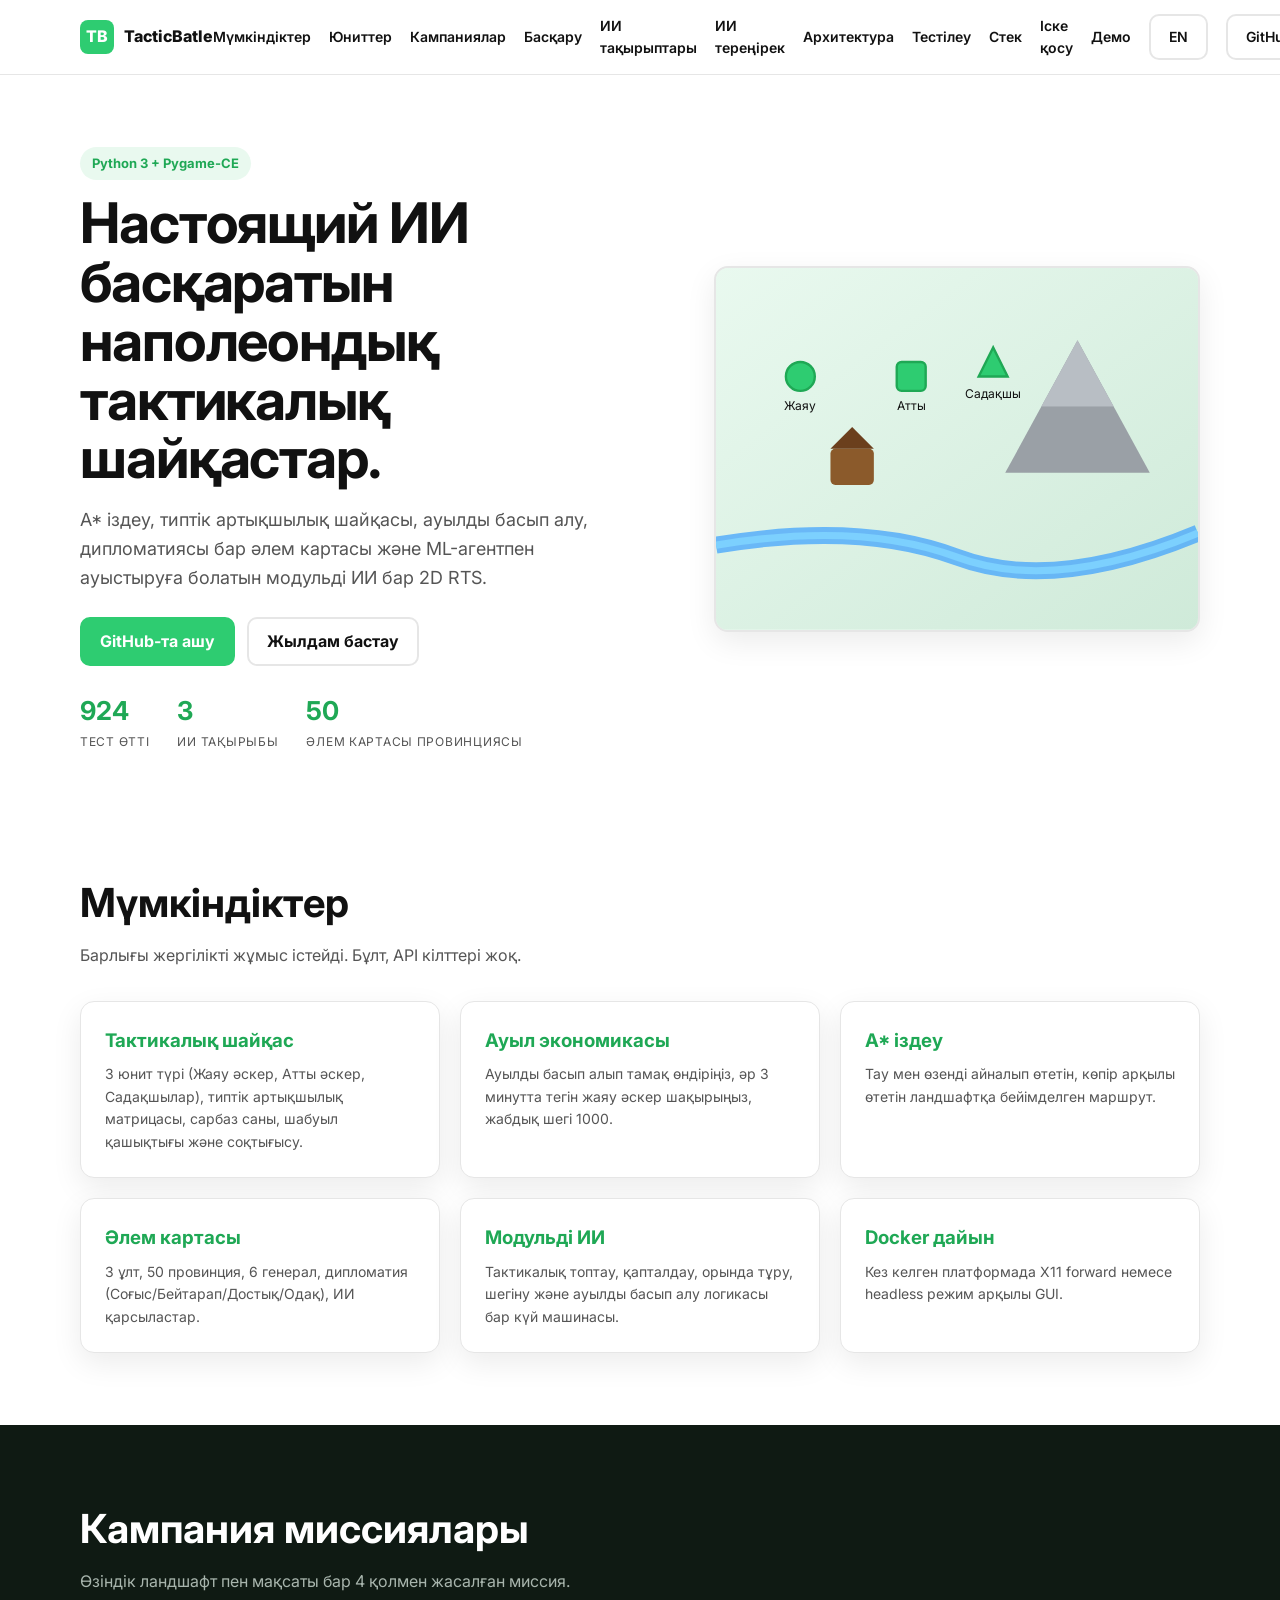
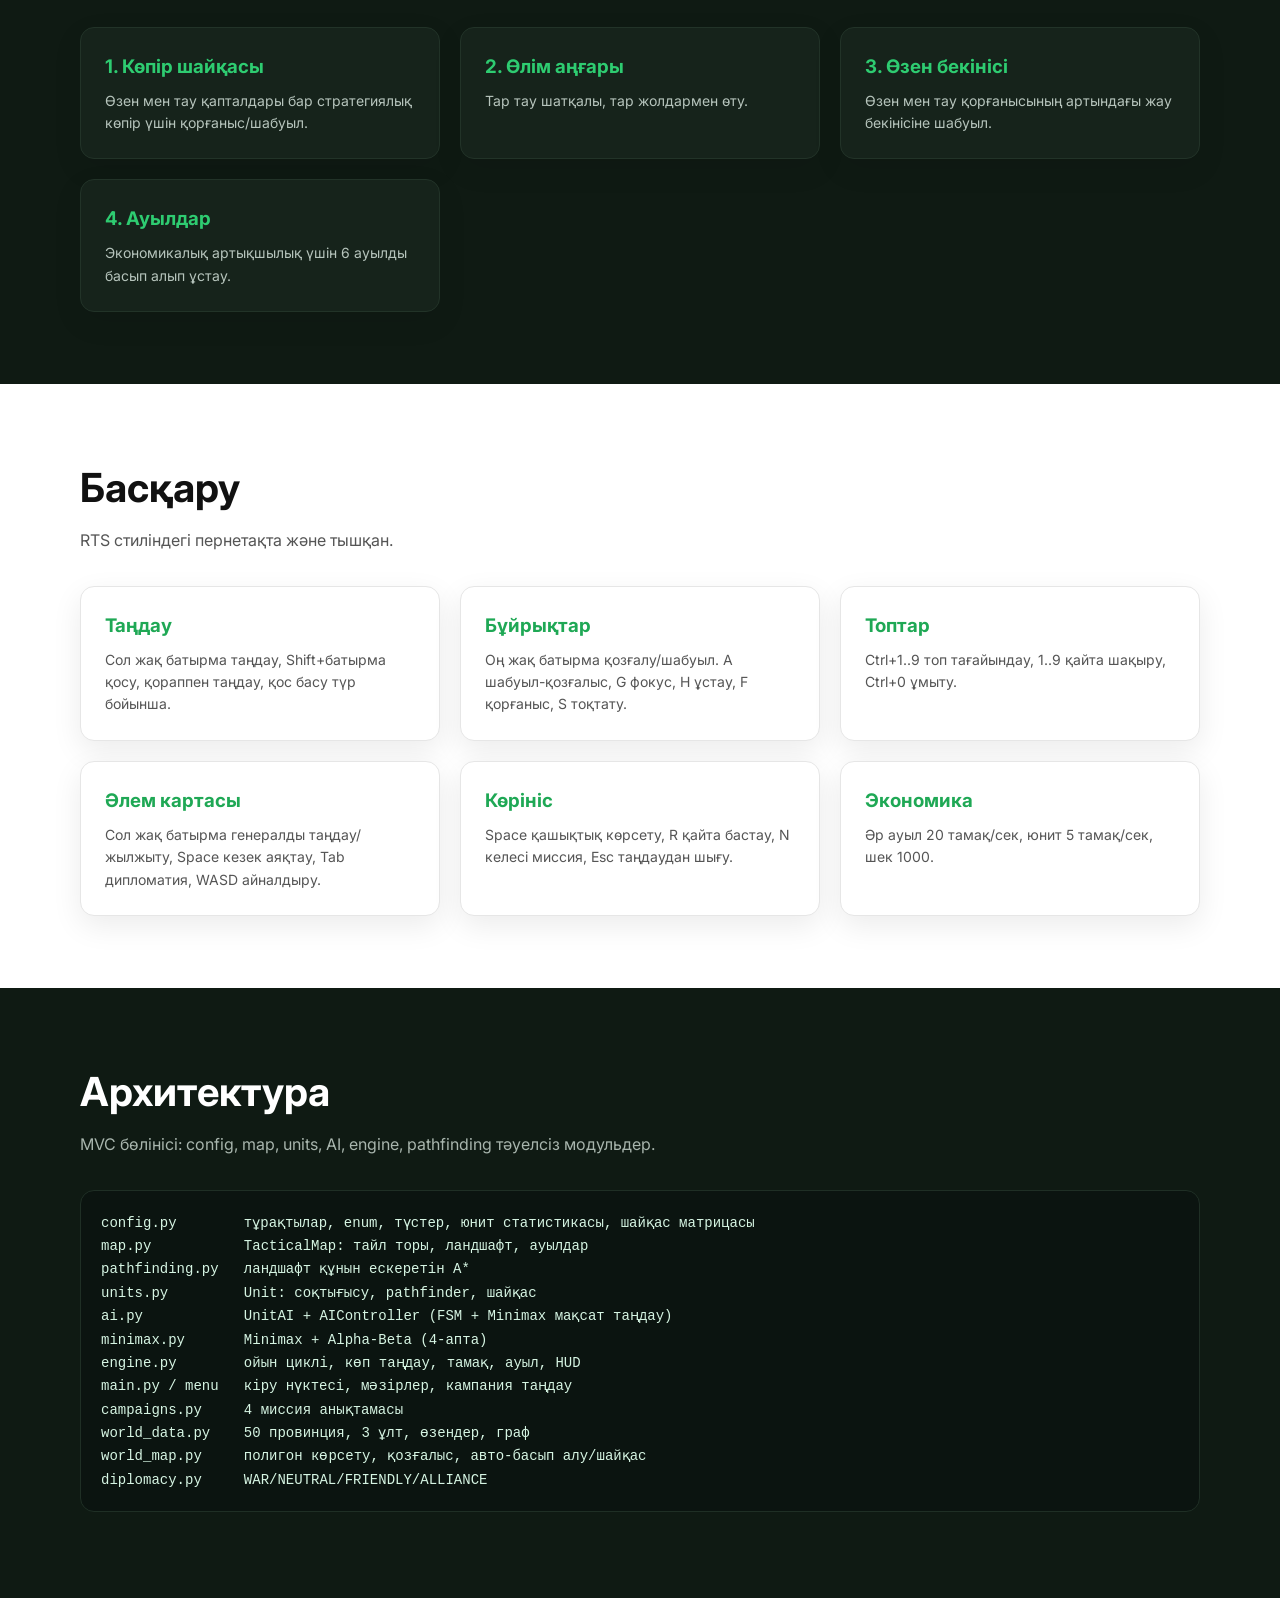
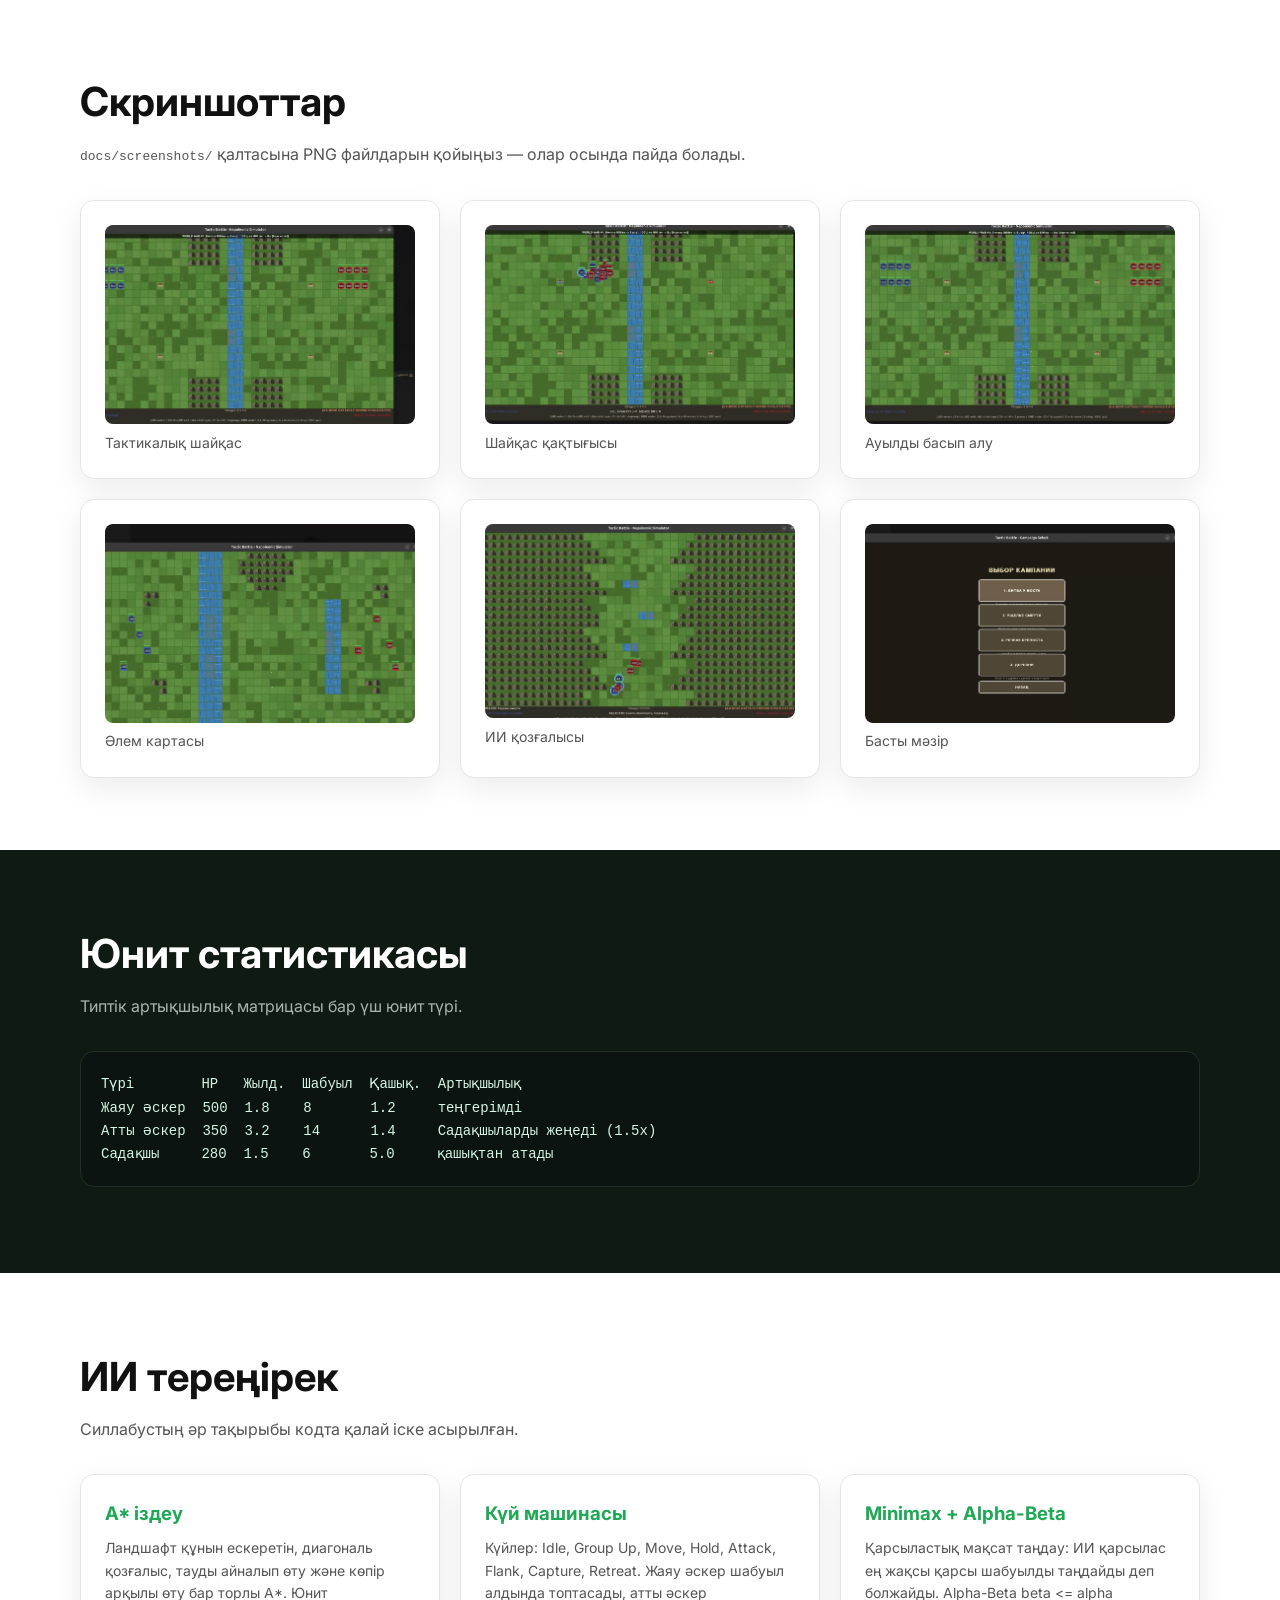
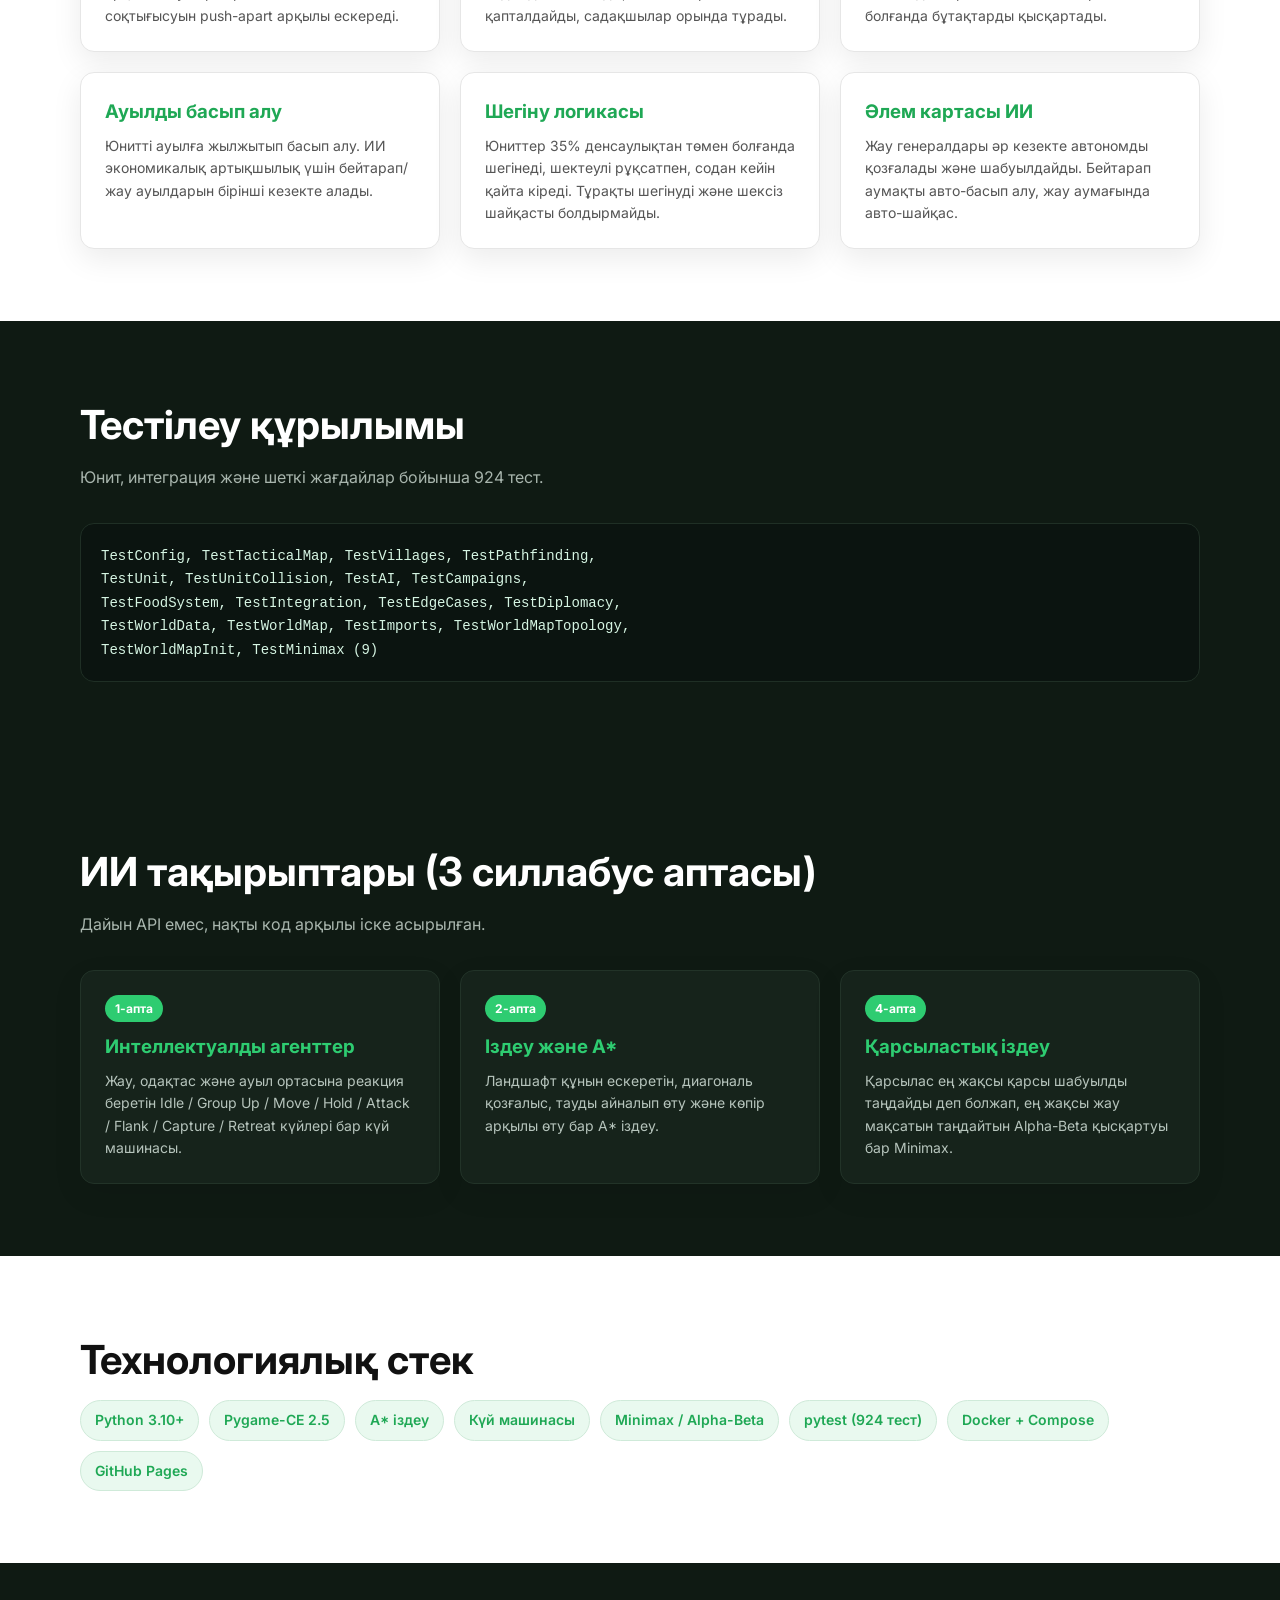
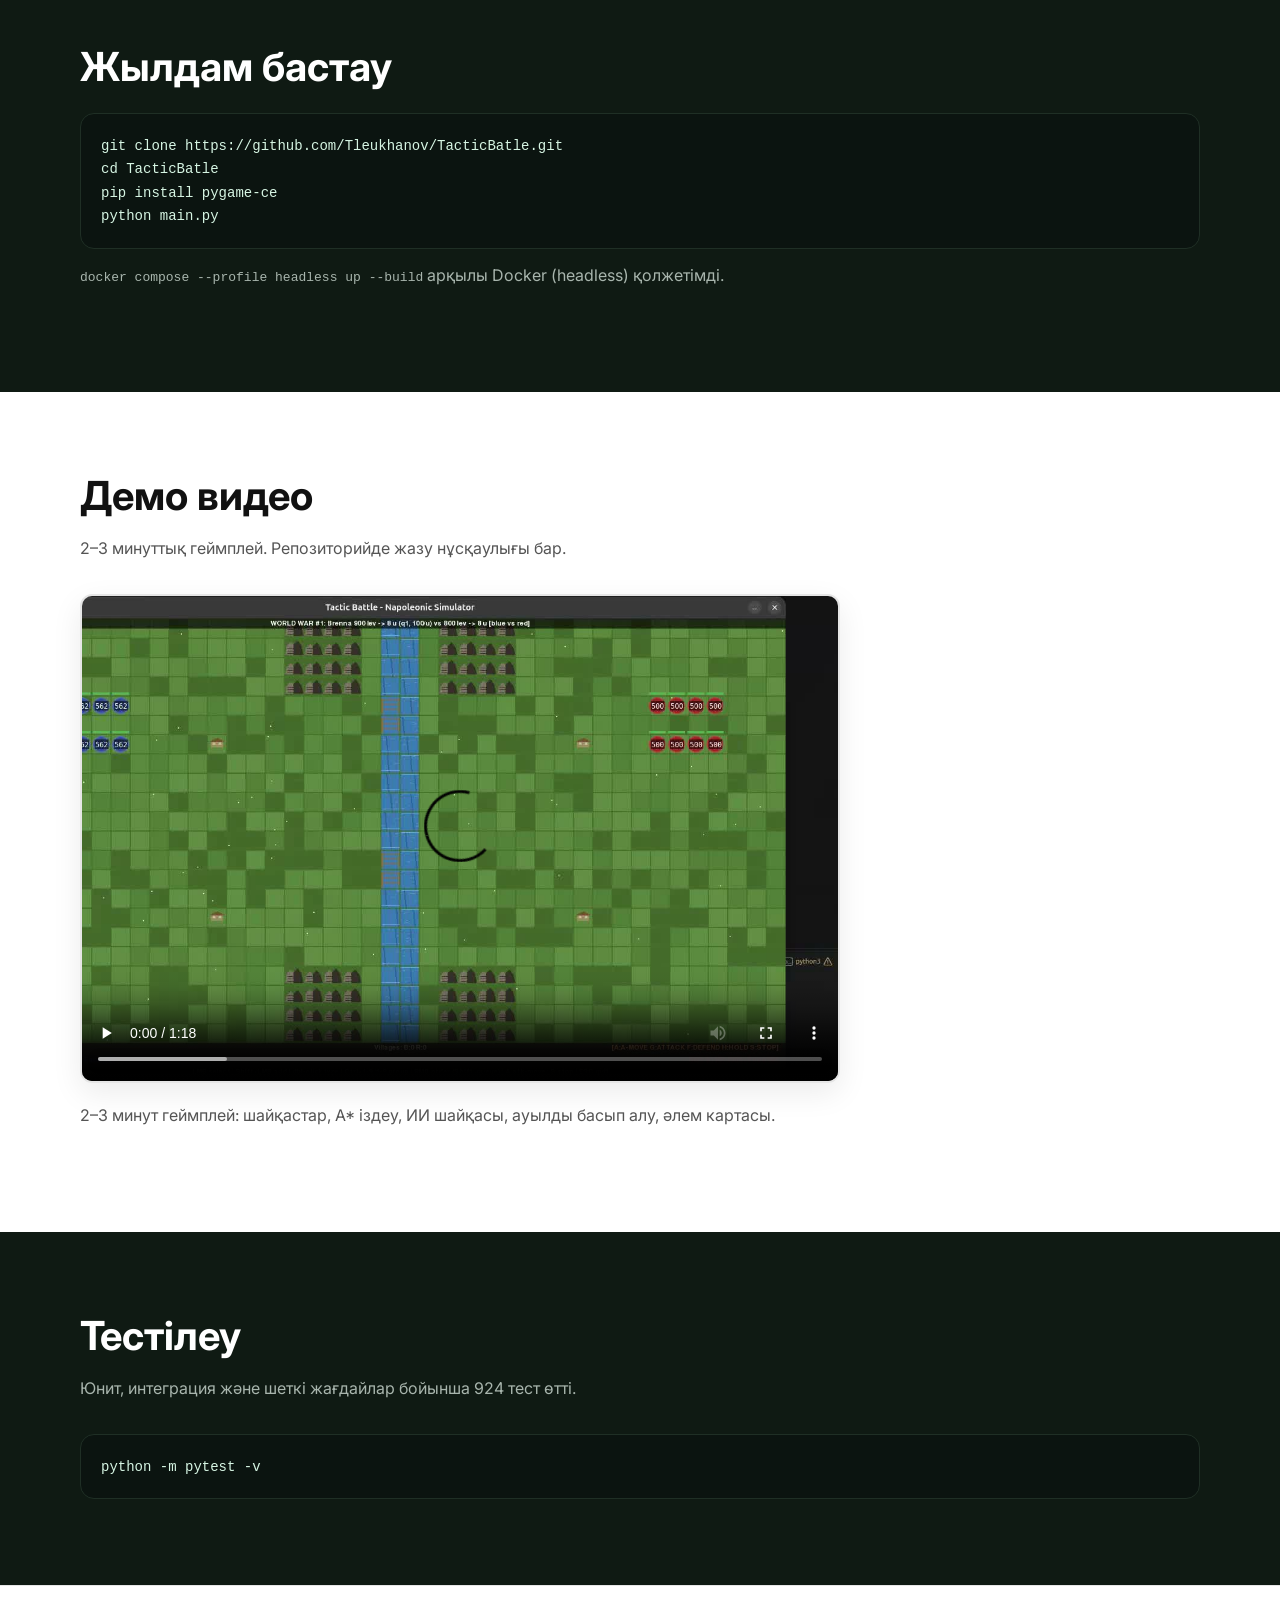
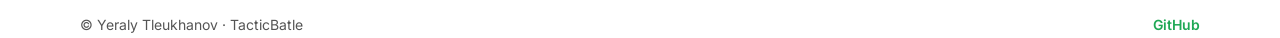
==== commit 8efe1b4d: "feat(site): add loading spinner for lazy video" ====
--- a/docs/index.kz.html
+++ b/docs/index.kz.html
@@ -290,9 +290,12 @@
         <h2 class="section__title">Демо видео</h2>
         <p class="section__sub">2–3 минуттық геймплей. Репозиторийде жазу нұсқаулығы бар.</p>
         <div class="video">
-          <video class="lazy-video" data-src="demo.webm" poster="screenshots/gameplay1.jpg" controls preload="none" style="width:100%;border-radius:12px;border:2px solid var(--border);box-shadow:var(--shadow);">
-            Браузеріңіз видео тегін қолдамайды.
-          </video>
+          <div class="video-wrap">
+            <div class="video-spinner" aria-hidden="true"></div>
+            <video class="lazy-video" data-src="demo.webm" poster="screenshots/gameplay1.jpg" controls preload="none" style="width:100%;border-radius:12px;border:2px solid var(--border);box-shadow:var(--shadow);">
+              Браузеріңіз видео тегін қолдамайды.
+            </video>
+          </div>
           <p class="section__sub" style="margin-top:12px;">2–3 минут геймплей: шайқастар, A* іздеу, ИИ шайқасы, ауылды басып алу, әлем картасы.</p>
         </div>
       </div>
--- a/docs/style.css
+++ b/docs/style.css
@@ -142,6 +142,17 @@
 .video__placeholder span { font-size: 48px; color: var(--green); }
 .video__placeholder code { display: block; margin-top: 8px; font-size: 12px; }
 
+.video-wrap { position: relative; }
+.video-spinner {
+  position: absolute; top: 50%; left: 50%; transform: translate(-50%, -50%);
+  width: 48px; height: 48px; border: 4px solid rgba(46,204,113,0.25);
+  border-top-color: var(--green); border-radius: 50%;
+  animation: spin 0.9s linear infinite; z-index: 2;
+  pointer-events: none;
+}
+.video-wrap.loaded .video-spinner { display: none; }
+@keyframes spin { to { transform: translate(-50%, -50%) rotate(360deg); } }
+
 .footer { padding: 28px 0; border-top: 1px solid var(--border); }
 .footer__inner { display: flex; justify-content: space-between; align-items: center; color: var(--gray); font-size: 14px; }
 .footer a { color: var(--green-dark); text-decoration: none; font-weight: 600; }
